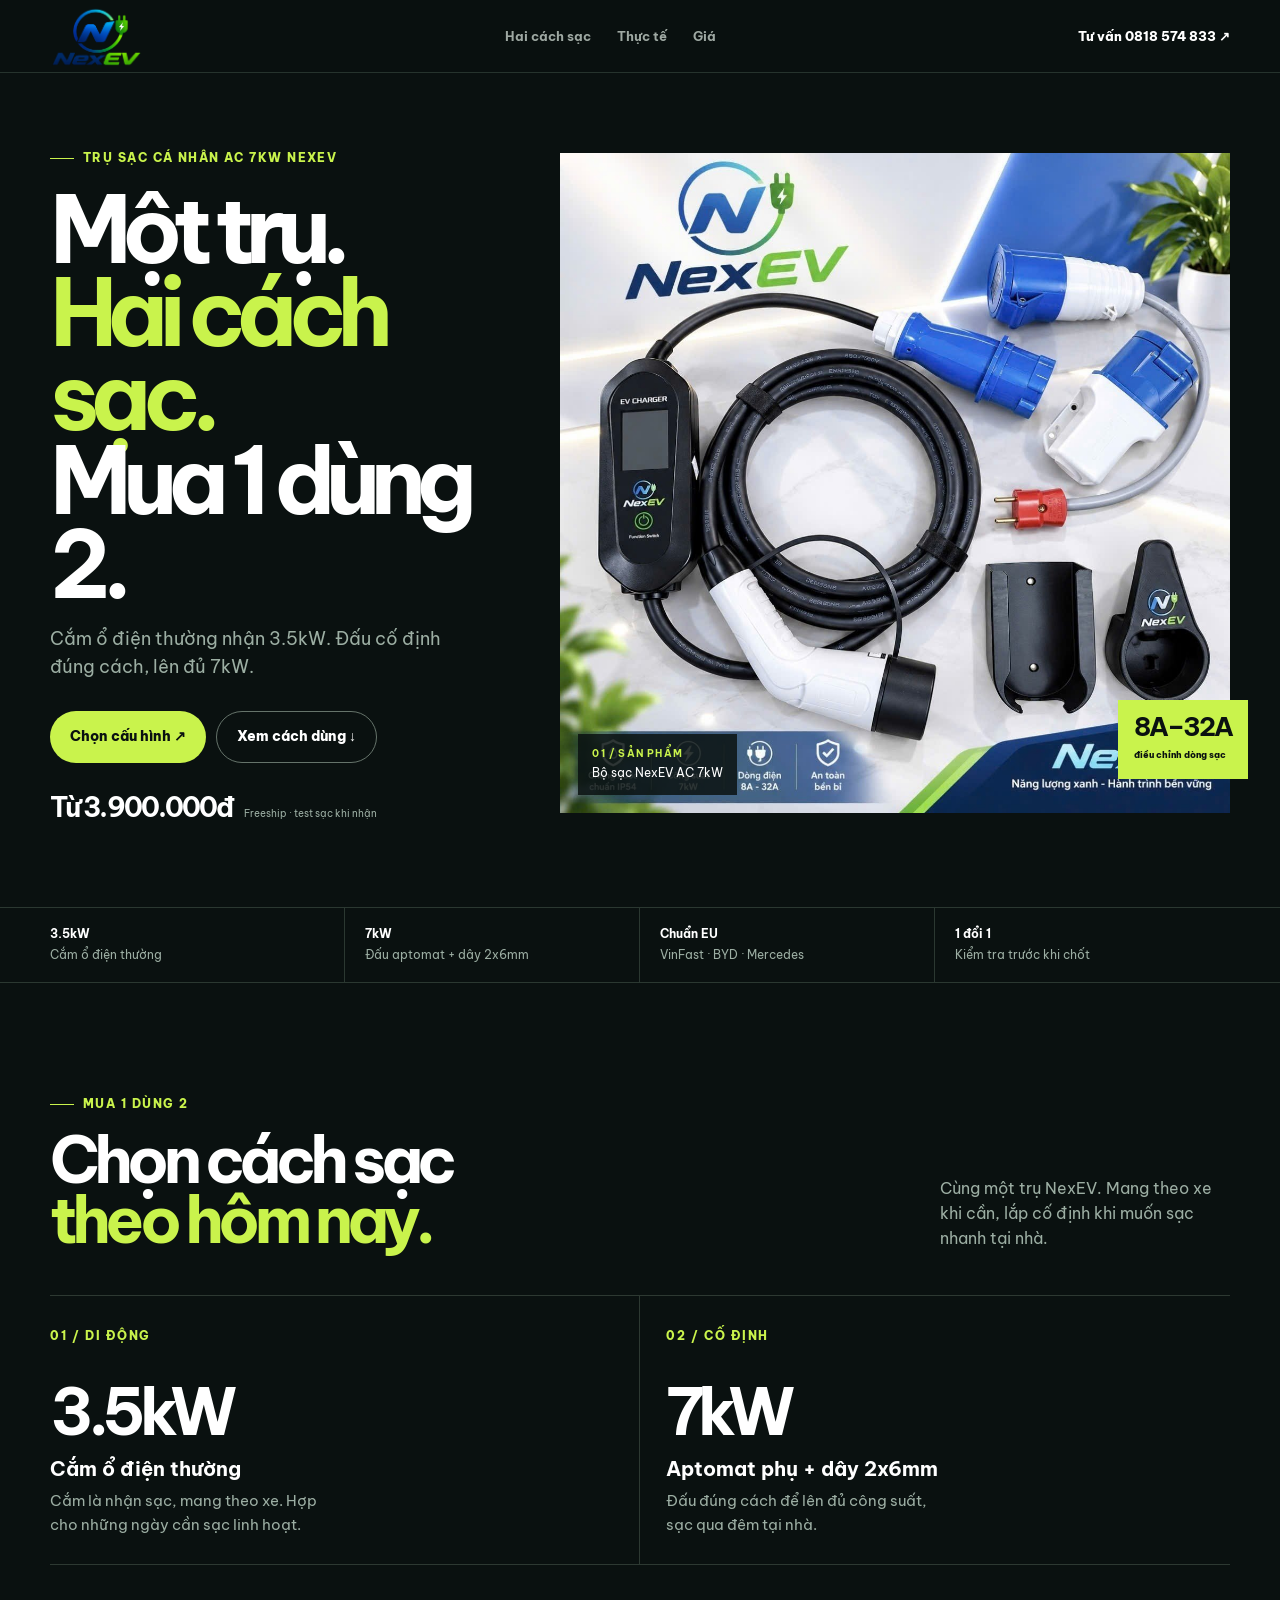
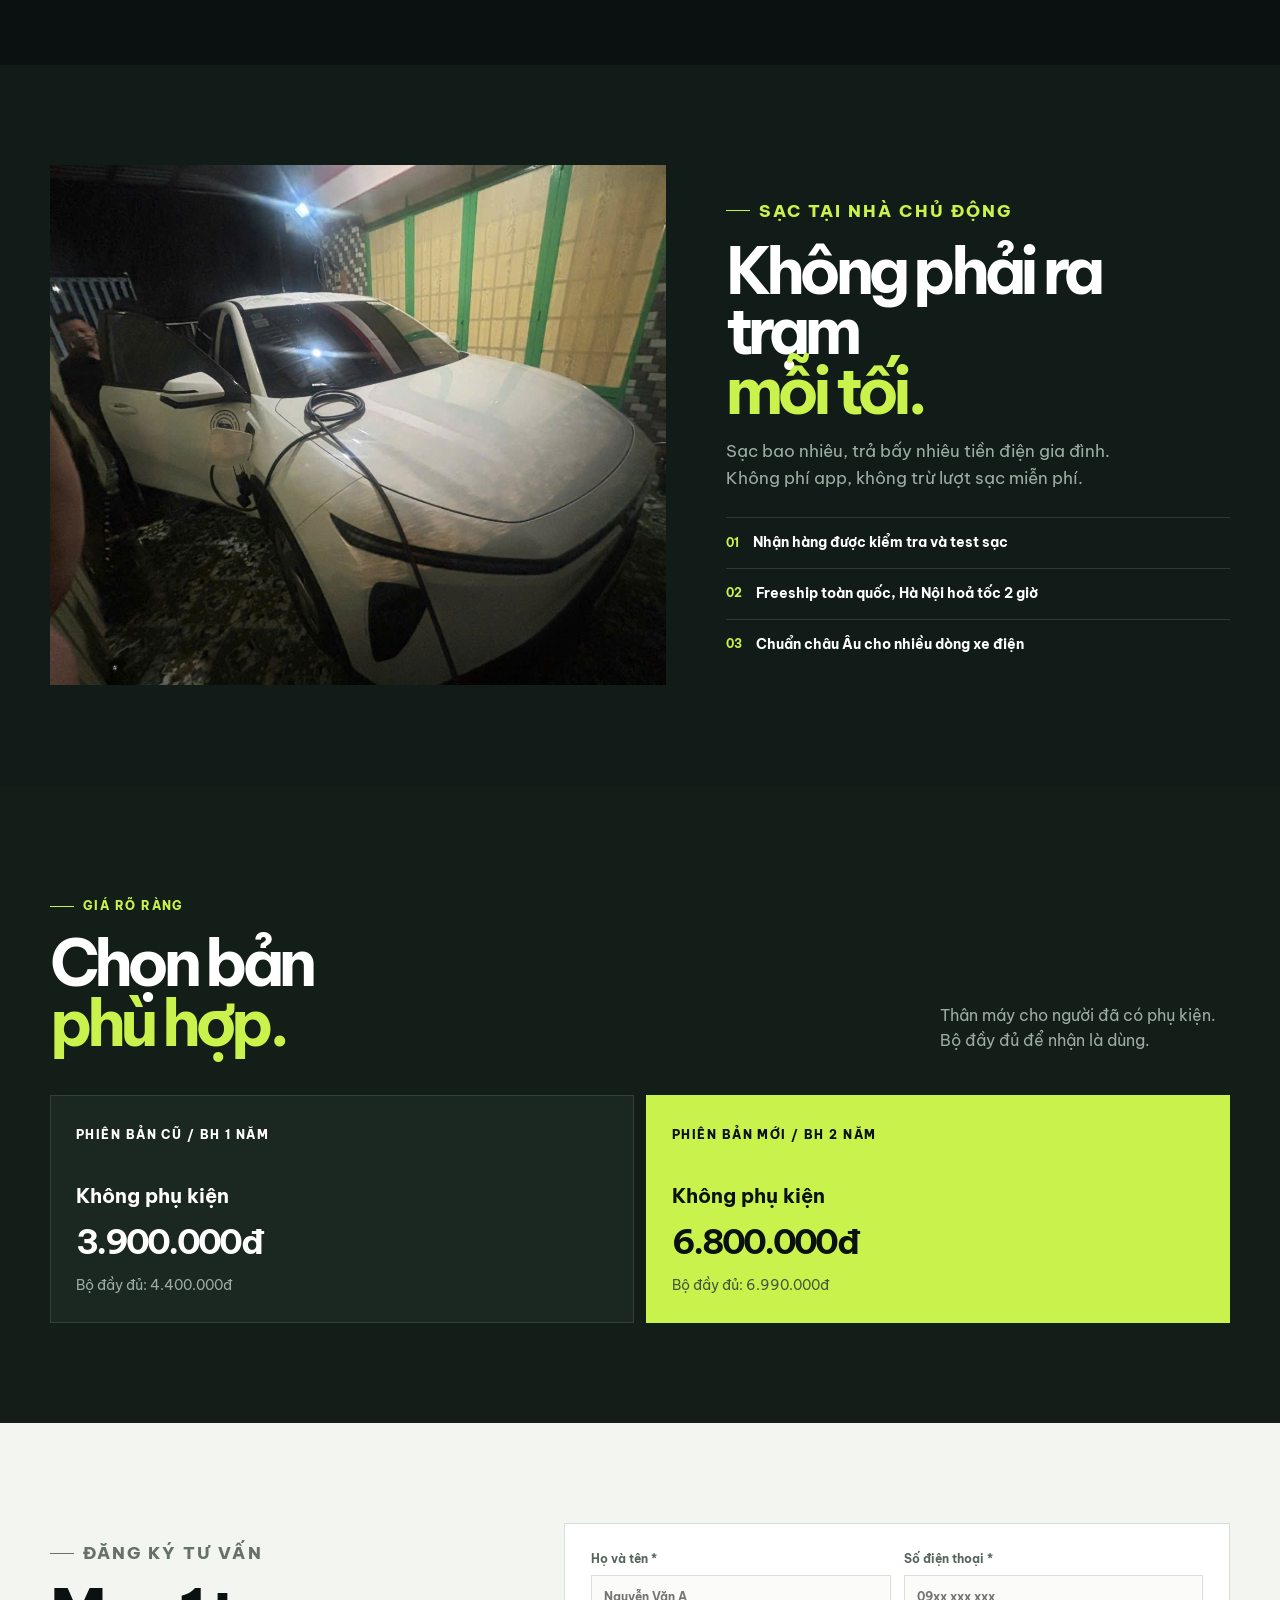
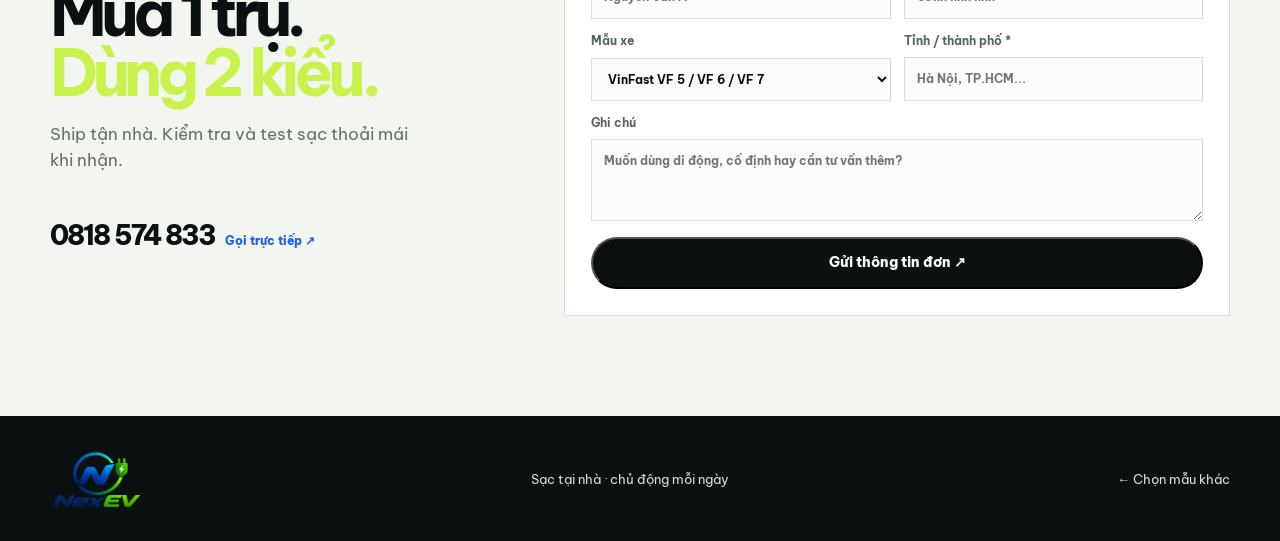
==== mau-1.html @ 1f48ba69 "Deploy NexEV charging landing page" ====
<!doctype html><html lang="vi"><head><meta charset="utf-8"><meta name="viewport" content="width=device-width,initial-scale=1"><meta name="description" content="Trụ sạc cá nhân AC 7kW NexEV"><title>NexEV / Dark Performance</title><link rel="stylesheet" href="mau.css"></head><body class="v1"><header class="site-header"><div class="shell nav"><a class="brand" href="mau.html"><img src="assets/logo-nexev.png" alt="NexEV"></a><nav class="nav-links"><a href="#mode">Hai cách sạc</a><a href="#proof">Thực tế</a><a href="#price">Giá</a></nav><a class="nav-cta" href="#order">Tư vấn 0818 574 833 ↗</a></div></header><main><section class="hero"><div class="shell hero-grid"><div class="hero-copy reveal"><p class="eyebrow">Trụ sạc cá nhân AC 7kW NexEV</p><h1>Một trụ.<br><em>Hai cách sạc.</em><br>Mua 1 dùng 2.</h1><p class="lead">Cắm ổ điện thường nhận 3.5kW. Đấu cố định đúng cách, lên đủ 7kW.</p><div class="hero-actions"><a class="button button-lime" href="#order">Chọn cấu hình ↗</a><a class="button button-ghost" href="#mode">Xem cách dùng ↓</a></div><div class="hero-price"><strong>Từ 3.900.000đ</strong><span>Freeship · test sạc khi nhận</span></div></div><div class="hero-media reveal"><img src="assets/product-main.jpg" alt="Bộ sạc NexEV AC 7kW và phụ kiện"><div class="media-note"><b>01 / SẢN PHẨM</b><span>Bộ sạc NexEV AC 7kW</span></div><div class="media-sticker"><strong>8A–32A</strong><small>điều chỉnh dòng sạc</small></div></div></div></section><section class="ticker"><div class="shell ticker-grid"><div><b>3.5kW</b><span>Cắm ổ điện thường</span></div><div><b>7kW</b><span>Đấu aptomat + dây 2x6mm</span></div><div><b>Chuẩn EU</b><span>VinFast · BYD · Mercedes</span></div><div><b>1 đổi 1</b><span>Kiểm tra trước khi chốt</span></div></div></section><section class="section" id="mode"><div class="shell"><div class="split-head reveal"><div><p class="eyebrow">Mua 1 dùng 2</p><h2>Chọn cách sạc<br><em>theo hôm nay.</em></h2></div><p>Cùng một trụ NexEV. Mang theo xe khi cần, lắp cố định khi muốn sạc nhanh tại nhà.</p></div><div class="modes"><article class="mode reveal"><small>01 / DI ĐỘNG</small><strong>3.5kW</strong><h3>Cắm ổ điện thường</h3><p>Cắm là nhận sạc, mang theo xe. Hợp cho những ngày cần sạc linh hoạt.</p></article><article class="mode reveal"><small>02 / CỐ ĐỊNH</small><strong>7kW</strong><h3>Aptomat phụ + dây 2x6mm</h3><p>Đấu đúng cách để lên đủ công suất, sạc qua đêm tại nhà.</p></article></div></div></section><section class="section proof-section" id="proof"><div class="shell proof"><div class="reveal"><img src="assets/car-charging.jpg" alt="Xe điện đang sạc bằng NexEV tại nhà"></div><div class="proof-copy reveal"><p class="eyebrow" style="color:var(--accent)">Sạc tại nhà chủ động</p><h2>Không phải ra trạm<br><em>mỗi tối.</em></h2><p>Sạc bao nhiêu, trả bấy nhiêu tiền điện gia đình. Không phí app, không trừ lượt sạc miễn phí.</p><div class="proof-list"><div><b>01</b><span>Nhận hàng được kiểm tra và test sạc</span></div><div><b>02</b><span>Freeship toàn quốc, Hà Nội hoả tốc 2 giờ</span></div><div><b>03</b><span>Chuẩn châu Âu cho nhiều dòng xe điện</span></div></div></div></div></section><section class="section prices" id="price"><div class="shell"><div class="split-head reveal"><div><p class="eyebrow" style="color:var(--accent)">Giá rõ ràng</p><h2>Chọn bản<br><em>phù hợp.</em></h2></div><p>Thân máy cho người đã có phụ kiện. Bộ đầy đủ để nhận là dùng.</p></div><div class="price-grid"><article class="price-card reveal"><small>PHIÊN BẢN CŨ / BH 1 NĂM</small><h3>Không phụ kiện</h3><strong>3.900.000đ</strong><p>Bộ đầy đủ: 4.400.000đ</p></article><article class="price-card featured reveal"><small>PHIÊN BẢN MỚI / BH 2 NĂM</small><h3>Không phụ kiện</h3><strong>6.800.000đ</strong><p>Bộ đầy đủ: 6.990.000đ</p></article></div></div></section><section class="section form-section" id="order"><div class="shell form-grid"><div class="form-copy reveal"><p class="eyebrow">Đăng ký tư vấn</p><h2>Mua 1 trụ.<br><em>Dùng 2 kiểu.</em></h2><p>Ship tận nhà. Kiểm tra và test sạc thoải mái khi nhận.</p><a class="hotline" href="tel:0818574833">0818 574 833 <span>Gọi trực tiếp ↗</span></a></div><form class="reveal" data-sheet-endpoint="https://script.google.com/macros/s/AKfycbyyTQPP33kTM568tNspEy7QJ-tmISOP-PxVutwLszo_eHptSMwQAG9xFrQvZFwZZxhRyg/exec"><div class="fields"><label>Họ và tên *<input name="name" required placeholder="Nguyễn Văn A"></label><label>Số điện thoại *<input name="phone" required inputmode="tel" placeholder="09xx xxx xxx"></label><label>Mẫu xe<select name="model"><option>VinFast VF 5 / VF 6 / VF 7</option><option>VinFast VF 8 / VF 9</option><option>BYD</option><option>Mẫu xe khác</option></select></label><label>Tỉnh / thành phố *<input name="city" required placeholder="Hà Nội, TP.HCM..."></label><label class="full">Ghi chú<textarea name="note" placeholder="Muốn dùng di động, cố định hay cần tư vấn thêm?"></textarea></label></div><button class="button button-dark" type="submit">Gửi thông tin đơn ↗</button><div class="form-status" role="status" aria-live="polite"></div></form></div></section></main><footer class="footer"><div class="shell footer-inner"><img src="assets/logo-nexev.png" alt="NexEV"><span>Sạc tại nhà · chủ động mỗi ngày</span><a href="mau.html">← Chọn mẫu khác</a></div></footer><script src="mau.js"></script></body></html>
---- mau.css ----
@font-face{font-family:BeVN;src:url('assets/fonts/be-vietnam-pro-400.ttf') format('truetype');font-weight:400;font-display:swap}
@font-face{font-family:BeVN;src:url('assets/fonts/be-vietnam-pro-500.ttf') format('truetype');font-weight:500;font-display:swap}
@font-face{font-family:BeVN;src:url('assets/fonts/be-vietnam-pro-600.ttf') format('truetype');font-weight:600;font-display:swap}
@font-face{font-family:BeVN;src:url('assets/fonts/be-vietnam-pro-700.ttf') format('truetype');font-weight:700;font-display:swap}
@font-face{font-family:BeVN;src:url('assets/fonts/be-vietnam-pro-800.ttf') format('truetype');font-weight:800;font-display:swap}
:root{--ink:#0a1110;--paper:#f3f5f1;--white:#fff;--muted:#66716a;--line:#d8dfd8;--lime:#c9f34c;--blue:#1c62ed;--navy:#0d2143;--max:1180px}
*{box-sizing:border-box}html{scroll-behavior:smooth}body{margin:0;font-family:BeVN,Arial,sans-serif;color:var(--ink);background:var(--paper);line-height:1.5}a{color:inherit;text-decoration:none}img,video{display:block;width:100%;max-width:100%;object-fit:cover}button,input,select,textarea{font:inherit}.shell{width:min(var(--max),calc(100% - 40px));margin:auto}.eyebrow{display:flex;align-items:center;gap:9px;font-size:10px;font-weight:800;letter-spacing:.15em;text-transform:uppercase}.eyebrow:before{content:"";width:24px;height:1px;background:currentColor}.button{display:inline-flex;align-items:center;justify-content:center;gap:10px;min-height:48px;padding:0 18px;border-radius:999px;font-size:12px;font-weight:800;transition:transform .2s ease,background .2s ease,box-shadow .2s ease}.button:hover{transform:translateY(-3px)}.button-lime{background:var(--lime);color:var(--ink)}.button-dark{background:var(--ink);color:#fff}.button-blue{background:var(--blue);color:#fff}.button-ghost{border:1px solid currentColor}.button span{font-size:17px}.site-header{position:sticky;top:0;z-index:20}.nav{height:72px;display:flex;align-items:center;justify-content:space-between;gap:24px}.brand img{width:92px;height:auto}.nav-links{display:flex;gap:26px;font-size:11px;font-weight:700}.nav-links a{opacity:.72}.nav-links a:hover{opacity:1}.nav-cta{font-size:11px;font-weight:800}.footer{padding:32px 0;background:var(--ink);color:#d6e1d9}.footer-inner{display:flex;align-items:center;justify-content:space-between;gap:20px;font-size:11px}.footer img{width:92px}
.v1{--bg:#0a1110;--fg:#fff;--sub:#9caea3;--accent:var(--lime);background:var(--bg);color:var(--fg)}.v1 .site-header{background:rgba(10,17,16,.92);backdrop-filter:blur(16px);border-bottom:1px solid #26332d}.v1 .nav-links{color:#d8e4dc}.v1 .hero{padding:64px 0 78px}.v1 .hero-grid{display:grid;grid-template-columns:.8fr 1.2fr;gap:64px;align-items:center}.v1 .eyebrow{color:var(--accent)}.v1 h1{margin:20px 0 18px;font-size:clamp(50px,7.2vw,94px);line-height:.91;letter-spacing:-.1em}.v1 h1 em{font-style:normal;color:var(--accent)}.v1 .lead{max-width:420px;color:var(--sub);font-size:16px}.v1 .hero-actions{display:flex;gap:10px;margin:30px 0 24px}.v1 .hero .button-ghost{color:#fff;border-color:#65736a}.v1 .hero-price{display:flex;align-items:baseline;gap:12px}.v1 .hero-price strong{font-size:27px;letter-spacing:-.07em}.v1 .hero-price span{font-size:10px;color:var(--sub)}.v1 .hero-media{position:relative}.v1 .hero-media img{height:min(660px,58vw);filter:saturate(.92)}.v1 .media-note{position:absolute;left:18px;bottom:18px;padding:12px 14px;background:rgba(10,17,16,.84);font-size:12px}.v1 .media-note b{display:block;color:var(--accent);font-size:10px;letter-spacing:.12em}.v1 .media-note span{display:block;margin-top:3px}.v1 .media-sticker{position:absolute;right:-18px;bottom:34px;padding:14px 16px;color:var(--ink);background:var(--accent)}.v1 .media-sticker strong{display:block;font-size:26px;line-height:1;letter-spacing:-.08em}.v1 .media-sticker small{font-size:9px;font-weight:800}.v1 .ticker{border-top:1px solid #2b3831;border-bottom:1px solid #2b3831}.v1 .ticker-grid{display:grid;grid-template-columns:repeat(4,1fr)}.v1 .ticker-grid div{padding:17px 20px;border-right:1px solid #2b3831}.v1 .ticker-grid div:first-child{padding-left:0}.v1 .ticker-grid div:last-child{border:0}.v1 .ticker b{display:block;font-size:12px}.v1 .ticker span{display:block;margin-top:3px;color:var(--sub);font-size:10px}.v1 .section{padding:100px 0}.v1 .split-head{display:flex;justify-content:space-between;align-items:end;gap:30px}.v1 h2{margin:17px 0 0;font-size:clamp(42px,5vw,72px);line-height:.94;letter-spacing:-.09em}.v1 h2 em{font-style:normal;color:var(--accent)}.v1 .split-head>p{max-width:290px;margin:0;color:var(--sub);font-size:14px}.v1 .modes{display:grid;grid-template-columns:1fr 1fr;margin-top:44px;border-top:1px solid #2d3932}.v1 .mode{padding:26px 0 28px;border-bottom:1px solid #2d3932}.v1 .mode:first-child{padding-right:26px;border-right:1px solid #2d3932}.v1 .mode:last-child{padding-left:26px}.v1 .mode small{color:var(--accent);font-size:10px;font-weight:800;letter-spacing:.14em}.v1 .mode strong{display:block;margin-top:34px;font-size:64px;line-height:1;letter-spacing:-.1em}.v1 .mode h3{margin:9px 0 5px;font-size:18px}.v1 .mode p{max-width:270px;margin:0;color:var(--sub);font-size:13px}.v1 .proof-section{background:#111c18}.v1 .proof{display:grid;grid-template-columns:1.1fr .9fr;gap:60px;align-items:center}.v1 .proof img{height:520px}.v1 .proof-copy p{max-width:410px;color:var(--sub);font-size:15px}.v1 .proof-list{display:grid;gap:0;margin-top:26px}.v1 .proof-list div{display:flex;align-items:center;gap:14px;padding:14px 0;border-top:1px solid #2d3932;font-size:12px;font-weight:700}.v1 .proof-list b{color:var(--accent);font-size:10px}.v1 .prices{background:#141e19}.v1 .price-grid{display:grid;grid-template-columns:1fr 1fr;gap:12px;margin-top:42px}.v1 .price-card{padding:25px;background:#1b2821;border:1px solid #324138}.v1 .price-card.featured{background:var(--accent);color:var(--ink);border-color:var(--accent)}.v1 .price-card small{font-size:10px;font-weight:800;letter-spacing:.12em}.v1 .price-card h3{margin:34px 0 5px;font-size:18px}.v1 .price-card strong{display:block;font-size:34px;letter-spacing:-.08em}.v1 .price-card p{margin:7px 0 0;color:var(--sub);font-size:12px}.v1 .price-card.featured p{color:#47543e}.v1 .form-section{background:var(--paper);color:var(--ink)}.v1 .form-grid{display:grid;grid-template-columns:.8fr 1.2fr;gap:70px;align-items:start}.v1 .form-copy p{max-width:370px;color:var(--muted);font-size:15px}.v1 .hotline{display:inline-flex;align-items:baseline;gap:10px;margin-top:25px;font-size:27px;font-weight:800;letter-spacing:-.07em}.v1 .hotline span{font-size:10px;color:var(--blue);letter-spacing:0}.v1 form{padding:26px;background:#fff;border:1px solid var(--line)}.v1 .fields{display:grid;grid-template-columns:1fr 1fr;gap:13px}.v1 label{display:grid;gap:6px;color:#58655d;font-size:10px;font-weight:700}.v1 label.full{grid-column:1/-1}.v1 input,.v1 select,.v1 textarea{width:100%;padding:12px;border:1px solid var(--line);background:#fbfcfa;color:var(--ink);outline:0;font-size:12px}.v1 textarea{min-height:82px;resize:vertical}.v1 input:focus,.v1 select:focus,.v1 textarea:focus{border-color:var(--blue);box-shadow:0 0 0 3px rgba(28,98,237,.12)}.v1 form .button{width:100%;margin-top:16px}.v1 .form-status{display:none;margin-top:10px;padding:10px;font-size:11px}.v1 .form-status.show{display:block}.v1 .form-status.ok{color:#265c2b;background:#e8f6df}.v1 .form-status.bad{color:#863a31;background:#fff0ed}
.v2{background:#f8faf7;color:#101a16}.v2 .site-header{background:rgba(248,250,247,.9);border-bottom:1px solid #e2e8e1;backdrop-filter:blur(12px)}.v2 .hero{padding:82px 0 90px}.v2 .hero-grid{display:grid;grid-template-columns:.9fr 1.1fr;gap:70px;align-items:center}.v2 .eyebrow{color:var(--blue)}.v2 h1{margin:20px 0;font-size:clamp(49px,6.8vw,86px);line-height:.92;letter-spacing:-.1em}.v2 h1 em{font-style:normal;color:var(--blue)}.v2 .lead{max-width:430px;color:var(--muted);font-size:16px}.v2 .hero-actions{display:flex;gap:10px;margin:30px 0 24px}.v2 .hero-price{display:flex;align-items:baseline;gap:12px}.v2 .hero-price strong{font-size:27px;letter-spacing:-.08em}.v2 .hero-price span{font-size:10px;color:var(--muted)}.v2 .hero-media{position:relative}.v2 .hero-media img{height:min(620px,56vw);object-position:center}.v2 .hero-media:after{content:"NexEV / AC 7kW";position:absolute;right:-1px;top:20px;padding:10px 12px;background:var(--blue);color:#fff;font-size:10px;font-weight:800;letter-spacing:.1em}.v2 .intro-strip{padding:19px 0;border-top:1px solid var(--line);border-bottom:1px solid var(--line)}.v2 .intro-grid{display:grid;grid-template-columns:repeat(4,1fr)}.v2 .intro-grid div{padding:0 18px;border-right:1px solid var(--line)}.v2 .intro-grid div:first-child{padding-left:0}.v2 .intro-grid div:last-child{border:0}.v2 .intro-grid b{display:block;font-size:13px}.v2 .intro-grid span{display:block;margin-top:3px;color:var(--muted);font-size:10px}.v2 .section{padding:100px 0}.v2 .story{display:grid;grid-template-columns:.75fr 1.25fr;gap:80px;align-items:start}.v2 .story h2{margin:18px 0 0;font-size:clamp(42px,5.3vw,74px);line-height:.94;letter-spacing:-.09em}.v2 .story h2 em{font-style:normal;color:var(--blue)}.v2 .story-copy>p:last-child{max-width:390px;margin-top:22px;color:var(--muted);font-size:15px}.v2 .story-media{display:grid;grid-template-columns:1.25fr .75fr;gap:12px;align-items:end}.v2 .story-media img{height:390px}.v2 .story-media img:last-child{height:260px}.v2 .steps{display:grid;grid-template-columns:repeat(3,1fr);margin-top:35px;border-top:1px solid var(--ink)}.v2 .step{min-height:220px;padding:22px 20px 20px 0;border-right:1px solid var(--line)}.v2 .step:not(:first-child){padding-left:20px}.v2 .step:last-child{border:0}.v2 .step b{color:var(--blue);font-size:11px}.v2 .step h3{margin:44px 0 7px;font-size:20px}.v2 .step p{max-width:230px;margin:0;color:var(--muted);font-size:13px}.v2 .use-case{background:#eaf0ff}.v2 .use-grid{display:grid;grid-template-columns:1fr .85fr;gap:75px;align-items:center}.v2 .use-grid img{height:520px}.v2 .use-copy p{max-width:400px;color:#56626d;font-size:15px}.v2 .use-points{display:grid;gap:11px;margin-top:26px}.v2 .use-points div{display:flex;gap:12px;align-items:center;font-size:12px;font-weight:700}.v2 .use-points b{display:grid;place-items:center;width:24px;height:24px;background:var(--blue);color:#fff;border-radius:50%;font-size:10px}.v2 .pricing{background:#111a17;color:#fff}.v2 .pricing .eyebrow{color:var(--lime)}.v2 .pricing h2{color:#fff}.v2 .price-list{margin-top:42px;border-top:1px solid #3a453f}.v2 .price-row{display:grid;grid-template-columns:1.2fr .7fr .7fr;align-items:center;gap:16px;padding:22px 12px;border-bottom:1px solid #3a453f}.v2 .price-row strong{font-size:17px}.v2 .price-row small{display:block;margin-top:3px;color:#9ba9a1;font-size:10px}.v2 .price-row b{font-size:18px;letter-spacing:-.06em}.v2 .price-row.featured{background:var(--lime);color:var(--ink);border:0}.v2 .price-row.featured small{color:#53633d}.v2 .price-note{display:flex;gap:22px;flex-wrap:wrap;margin-top:16px;color:#b8c6bc;font-size:11px}.v2 .order{padding:96px 0}.v2 .order-grid{display:grid;grid-template-columns:1fr 1fr;gap:78px}.v2 .order h2{margin:18px 0;font-size:clamp(42px,5vw,68px);line-height:.94;letter-spacing:-.09em}.v2 .order h2 em{font-style:normal;color:var(--blue)}.v2 .order-copy p{max-width:360px;color:var(--muted);font-size:15px}.v2 .order .hotline{display:inline-block;margin-top:24px;color:var(--blue);font-size:26px;font-weight:800;letter-spacing:-.07em}.v2 form{padding:24px;border:1px solid var(--line);background:#fff}.v2 .fields{display:grid;grid-template-columns:1fr 1fr;gap:13px}.v2 label{display:grid;gap:6px;color:#58645d;font-size:10px;font-weight:700}.v2 label.full{grid-column:1/-1}.v2 input,.v2 select,.v2 textarea{width:100%;padding:12px;border:1px solid var(--line);background:#fcfdfc;outline:0;font-size:12px}.v2 textarea{min-height:82px;resize:vertical}.v2 form .button{width:100%;margin-top:16px}.v2 .form-status{display:none;margin-top:10px;padding:10px;font-size:11px}.v2 .form-status.show{display:block}.v2 .form-status.ok{color:#265c2b;background:#e8f6df}.v2 .form-status.bad{color:#863a31;background:#fff0ed}
.v3{background:#edf1f3;color:#111b24}.v3 .site-header{background:#11263f;color:#fff}.v3 .nav-links{color:#dce8f3}.v3 .nav-cta{color:var(--lime)}.v3 .hero{background:#11263f;color:#fff;padding:58px 0 76px}.v3 .hero-grid{display:grid;grid-template-columns:1.05fr .95fr;gap:54px;align-items:center}.v3 .hero .eyebrow{color:var(--lime)}.v3 h1{margin:20px 0;font-size:clamp(50px,6.8vw,88px);line-height:.92;letter-spacing:-.1em}.v3 h1 em{font-style:normal;color:var(--lime)}.v3 .lead{max-width:430px;color:#b4c3d2;font-size:16px}.v3 .hero-actions{display:flex;gap:10px;margin:30px 0 24px}.v3 .hero .button-ghost{border-color:#7088a0;color:#fff}.v3 .hero-price{display:flex;gap:12px;align-items:baseline}.v3 .hero-price strong{font-size:27px;letter-spacing:-.08em}.v3 .hero-price span{color:#b4c3d2;font-size:10px}.v3 .hero-media{position:relative}.v3 .hero-media img{height:min(590px,55vw);border-radius:0 0 0 70px}.v3 .hero-media:before{content:"ĐANG SẠC";position:absolute;z-index:2;left:16px;top:16px;padding:8px 10px;background:var(--lime);color:#11263f;font-size:9px;font-weight:800;letter-spacing:.12em}.v3 .hero-media:after{content:"7kW";position:absolute;right:-16px;bottom:24px;display:grid;place-items:center;width:82px;height:82px;background:#fff;color:var(--blue);font-size:25px;font-weight:800;border-radius:50%}.v3 .stats{background:var(--lime);color:#111b24}.v3 .stats-grid{display:grid;grid-template-columns:repeat(4,1fr)}.v3 .stats-grid div{padding:18px 18px;border-right:1px solid rgba(17,27,36,.18)}.v3 .stats-grid div:first-child{padding-left:0}.v3 .stats-grid div:last-child{border:0}.v3 .stats-grid b{display:block;font-size:17px;letter-spacing:-.05em}.v3 .stats-grid span{display:block;margin-top:2px;font-size:10px}.v3 .section{padding:96px 0}.v3 .section-title{display:flex;justify-content:space-between;gap:30px;align-items:end}.v3 .section-title h2{margin:17px 0 0;font-size:clamp(42px,5vw,70px);line-height:.94;letter-spacing:-.09em}.v3 .section-title h2 em{font-style:normal;color:var(--blue)}.v3 .section-title>p{max-width:300px;margin:0;color:var(--muted);font-size:14px}.v3 .bento{display:grid;grid-template-columns:1.05fr .95fr .95fr;grid-auto-rows:210px;gap:12px;margin-top:44px}.v3 .tile{position:relative;overflow:hidden;padding:22px;background:#fff}.v3 .tile.dark{background:#11263f;color:#fff}.v3 .tile.blue{background:var(--blue);color:#fff}.v3 .tile.lime{background:var(--lime)}.v3 .tile.photo{padding:0}.v3 .tile.photo img{height:100%;transition:transform .6s ease}.v3 .tile.photo:hover img{transform:scale(1.06)}.v3 .tile.large{grid-row:span 2}.v3 .tile.wide{grid-column:span 2}.v3 .tile small{font-size:10px;font-weight:800;letter-spacing:.12em}.v3 .tile strong{display:block;margin-top:48px;font-size:42px;line-height:1;letter-spacing:-.1em}.v3 .tile h3{margin:36px 0 6px;font-size:18px}.v3 .tile p{max-width:235px;margin:0;color:#65737f;font-size:12px}.v3 .tile.dark p,.v3 .tile.blue p{color:#ccd8e4}.v3 .flow{background:#fff}.v3 .flow-grid{display:grid;grid-template-columns:.8fr 1.2fr;gap:76px;align-items:center}.v3 .flow img{height:500px}.v3 .flow-copy p{max-width:380px;color:var(--muted);font-size:15px}.v3 .flow-list{display:grid;gap:0;margin-top:25px}.v3 .flow-list div{display:flex;gap:14px;padding:14px 0;border-top:1px solid var(--line);font-size:12px;font-weight:700}.v3 .flow-list b{color:var(--blue);font-size:10px}.v3 .pricing{background:#dfe7ed}.v3 .price-grid{display:grid;grid-template-columns:1fr 1fr;gap:12px;margin-top:42px}.v3 .price-card{padding:25px;background:#fff}.v3 .price-card.featured{background:#11263f;color:#fff}.v3 .price-card small{font-size:10px;font-weight:800;letter-spacing:.12em}.v3 .price-card h3{margin:32px 0 5px;font-size:18px}.v3 .price-card strong{display:block;font-size:34px;letter-spacing:-.08em}.v3 .price-card p{margin:7px 0 0;color:var(--muted);font-size:12px}.v3 .price-card.featured p{color:#b9c8d5}.v3 .order{background:#fff}.v3 .order-grid{display:grid;grid-template-columns:.85fr 1.15fr;gap:72px;align-items:start}.v3 .order h2{margin:18px 0;font-size:clamp(42px,5vw,68px);line-height:.94;letter-spacing:-.09em}.v3 .order h2 em{font-style:normal;color:var(--blue)}.v3 .order-copy p{max-width:370px;color:var(--muted);font-size:15px}.v3 .hotline{display:inline-block;margin-top:24px;color:var(--blue);font-size:26px;font-weight:800;letter-spacing:-.07em}.v3 form{padding:25px;background:#edf1f3}.v3 .fields{display:grid;grid-template-columns:1fr 1fr;gap:13px}.v3 label{display:grid;gap:6px;color:#566571;font-size:10px;font-weight:700}.v3 label.full{grid-column:1/-1}.v3 input,.v3 select,.v3 textarea{width:100%;padding:12px;border:1px solid #ccd7df;background:#fff;outline:0;font-size:12px}.v3 textarea{min-height:82px;resize:vertical}.v3 form .button{width:100%;margin-top:16px}.v3 .form-status{display:none;margin-top:10px;padding:10px;font-size:11px}.v3 .form-status.show{display:block}.v3 .form-status.ok{color:#265c2b;background:#e8f6df}.v3 .form-status.bad{color:#863a31;background:#fff0ed}
.reveal{opacity:0;transform:translateY(20px)}.reveal.in{opacity:1;transform:none;transition:opacity .7s ease,transform .7s cubic-bezier(.22,1,.36,1)}@media(prefers-reduced-motion:reduce){*,*::before,*::after{scroll-behavior:auto!important;animation:none!important;transition:none!important}.reveal{opacity:1;transform:none}}
@media(max-width:900px){.nav-links{display:none}.v1 .hero-grid,.v2 .hero-grid,.v3 .hero-grid,.v1 .proof,.v2 .story,.v2 .use-grid,.v2 .order-grid,.v3 .flow-grid,.v3 .order-grid{grid-template-columns:1fr;gap:40px}.v1 .hero-media img,.v2 .hero-media img,.v3 .hero-media img{height:440px}.v1 .proof img,.v2 .use-grid img,.v3 .flow img{height:420px}.v1 .split-head,.v2 .story,.v3 .section-title{display:block}.v1 .split-head>p,.v3 .section-title>p{margin-top:18px}.v1 .ticker-grid,.v2 .intro-grid,.v3 .stats-grid{grid-template-columns:repeat(2,1fr)}.v1 .ticker-grid div:nth-child(2),.v1 .ticker-grid div:nth-child(4),.v2 .intro-grid div:nth-child(2),.v2 .intro-grid div:nth-child(4),.v3 .stats-grid div:nth-child(2),.v3 .stats-grid div:nth-child(4){border-right:0}.v1 .ticker-grid div:nth-child(-n+2),.v2 .intro-grid div:nth-child(-n+2),.v3 .stats-grid div:nth-child(-n+2){border-bottom:1px solid #cbd3cb}.v3 .bento{grid-template-columns:1fr 1fr}.v3 .tile.large{grid-row:span 2}.v3 .tile.wide{grid-column:span 2}}
@media(max-width:620px){.shell{width:calc(100% - 28px)}.nav{height:64px}.brand img{width:84px}.nav-cta{font-size:10px}.v1 .hero,.v2 .hero,.v3 .hero{padding:48px 0 58px}.v1 h1,.v2 h1,.v3 h1{font-size:56px}.v1 .lead,.v2 .lead,.v3 .lead{font-size:15px}.v1 .hero-actions,.v2 .hero-actions,.v3 .hero-actions{flex-direction:column;align-items:stretch}.v1 .hero-actions .button,.v2 .hero-actions .button,.v3 .hero-actions .button{width:100%}.v1 .hero-media img,.v2 .hero-media img,.v3 .hero-media img{height:320px}.v1 .media-sticker{right:9px;bottom:20px}.v3 .hero-media:after{right:8px;bottom:18px;width:64px;height:64px;font-size:21px}.v1 .section,.v2 .section,.v3 .section,.v2 .order{padding:70px 0}.v1 h2,.v2 .story h2,.v2 .order h2,.v3 .section-title h2,.v3 .order h2{font-size:50px}.v1 .modes,.v1 .price-grid,.v3 .price-grid,.v2 .steps{grid-template-columns:1fr}.v1 .mode:first-child{padding-right:0;border-right:0}.v1 .mode:last-child{padding-left:0}.v1 .mode strong{font-size:55px}.v1 .fields,.v2 .fields,.v3 .fields{grid-template-columns:1fr}.v1 label.full,.v2 label.full,.v3 label.full{grid-column:auto}.v2 .story-media{grid-template-columns:1fr 1fr}.v2 .story-media img,.v2 .story-media img:last-child{height:240px}.v2 .price-row{grid-template-columns:1fr 1fr}.v2 .price-row strong,.v2 .price-row small{grid-column:1/-1}.v2 .price-row b{font-size:15px}.v3 .bento{grid-template-columns:1fr;grid-auto-rows:190px}.v3 .tile.large,.v3 .tile.wide{grid-column:auto;grid-row:span 1}.v3 .tile strong{margin-top:38px}.footer-inner{align-items:flex-start;flex-direction:column}}

/* readability pass */
body{font-size:16px;line-height:1.55}
.eyebrow{font-size:12px;letter-spacing:.12em}
.button{min-height:52px;padding:0 20px;font-size:14px}
.nav-links{font-size:13px}.nav-cta{font-size:13px}.footer-inner{font-size:13px}
.v1 .lead,.v2 .lead,.v3 .lead{font-size:18px;line-height:1.55}
.v1 .ticker span,.v2 .intro-grid span,.v3 .stats-grid span{font-size:12px}
.v1 .split-head>p,.v3 .section-title>p{font-size:16px;line-height:1.55}
.v1 .mode small,.v2 .step b,.v3 .tile small{font-size:12px}
.v1 .mode h3,.v2 .step h3,.v3 .tile h3{font-size:20px}
.v1 .mode p,.v2 .step p,.v3 .tile p{font-size:15px;line-height:1.55}
.v1 .proof-copy p,.v2 .story-copy>p:last-child,.v2 .use-copy p,.v2 .order-copy p,.v3 .flow-copy p,.v3 .order-copy p{font-size:17px;line-height:1.55}
.v1 .proof-list div,.v2 .use-points div,.v3 .flow-list div{font-size:14px}
.v1 .proof-list b,.v3 .flow-list b{font-size:12px}
.v1 .price-card small,.v3 .price-card small{font-size:12px}.v1 .price-card h3,.v3 .price-card h3{font-size:20px}.v1 .price-card p,.v3 .price-card p{font-size:14px}
.v2 .price-row small{font-size:12px}.v2 .price-row b{font-size:20px}.v2 .price-note{font-size:13px}
.v1 .form-copy p,.v2 .order-copy p,.v3 .order-copy p{font-size:17px}.v1 .hotline span{font-size:12px}
.v1 label,.v2 label,.v3 label{font-size:12px}
@media(max-width:620px){.nav-cta{font-size:12px}.v1 .lead,.v2 .lead,.v3 .lead{font-size:17px}.v1 .mode p,.v2 .step p,.v3 .tile p{font-size:16px}.v1 label,.v2 label,.v3 label{font-size:13px}.v2 .price-row b{font-size:17px}}
/* simple mode: fewer sections, fewer words */
.simple-page .site-header{background:#11263f;color:#fff}
.simple-page .simple-hero{background:#11263f;color:#fff;padding:72px 0 80px}
.simple-hero-grid{display:grid;grid-template-columns:1fr 1fr;gap:68px;align-items:center}
.simple-page .simple-hero h1{margin:20px 0 18px;font-size:clamp(56px,7vw,92px);line-height:.92;letter-spacing:-.1em}
.simple-page .simple-hero h1 em,.simple-page h2 em{font-style:normal;color:var(--lime)}
.simple-page .simple-hero .lead{max-width:430px}
.simple-page .hero-actions{align-items:center}
.simple-call{font-size:14px;font-weight:800;color:#d4e1ec;border-bottom:1px solid #71879a;padding-bottom:3px}
.simple-page .hero-media{position:relative}
.simple-page .hero-media img{height:min(600px,52vw);border-radius:0 0 0 70px}
.simple-badge{position:absolute;left:16px;top:16px;padding:8px 10px;background:var(--lime);color:#11263f;font-size:12px;font-weight:800;letter-spacing:.1em}
.simple-stats{background:var(--lime);color:#11263f}
.simple-stats-grid{display:grid;grid-template-columns:repeat(3,1fr)}
.simple-stats-grid div{padding:22px 20px;border-right:1px solid rgba(17,38,63,.2)}
.simple-stats-grid div:first-child{padding-left:0}.simple-stats-grid div:last-child{border:0}
.simple-stats-grid b{display:block;font-size:22px;letter-spacing:-.06em}.simple-stats-grid span{display:block;margin-top:2px;font-size:13px}
.simple-modes{padding:96px 0;background:#edf1f3}
.simple-section-grid{display:grid;grid-template-columns:.9fr 1.1fr;gap:90px;align-items:start}
.simple-page h2{margin:16px 0 0;font-size:clamp(48px,5vw,74px);line-height:.94;letter-spacing:-.09em}
.simple-copy{max-width:330px;margin:24px 0 0;color:#586875;font-size:17px;line-height:1.55}
.simple-page .simple-modes h2 em{color:var(--blue)}
.simple-mode-list{border-top:1px solid #b9c5ce}
.simple-mode{display:flex;gap:18px;align-items:flex-start;padding:24px 0;border-bottom:1px solid #b9c5ce}
.simple-mode>strong{color:var(--blue);font-size:13px}.simple-mode h3{margin:0 0 5px;font-size:22px;letter-spacing:-.04em}.simple-mode p{margin:0;color:#586875;font-size:16px}
.simple-proof{padding:96px 0;background:#11263f;color:#fff}
.simple-proof-grid{display:grid;grid-template-columns:1.05fr .95fr;gap:76px;align-items:center}
.simple-proof-grid img{height:470px}.simple-proof h2 em{color:var(--lime)}
.simple-list{display:grid;gap:0;margin:28px 0 0;padding:0;list-style:none}.simple-list li{padding:15px 0;border-top:1px solid #3b5269;color:#dce8f3;font-size:15px}.simple-list li:before{content:'✓';margin-right:11px;color:var(--lime);font-weight:800}
.simple-order{padding:96px 0;background:#fff}.simple-order-grid{display:grid;grid-template-columns:.9fr 1.1fr;gap:78px;align-items:start}.simple-order h2 em{color:var(--blue)}
.simple-prices{display:grid;gap:10px;margin:34px 0 24px;max-width:390px}.simple-prices>div{padding:17px 18px;background:#edf1f3}.simple-prices .selected{background:var(--blue);color:#fff}.simple-prices span,.simple-prices small{display:block;font-size:13px}.simple-prices strong{display:block;margin-top:8px;font-size:24px;letter-spacing:-.07em}.simple-prices small{margin-top:3px;opacity:.7}.simple-hotline{font-size:25px;color:var(--blue);font-weight:800;letter-spacing:-.06em}
.simple-order form{padding:25px;background:#edf1f3}.simple-order form label{font-size:13px}.simple-order form .button{width:100%;margin-top:16px}
@media(max-width:900px){.simple-hero-grid,.simple-section-grid,.simple-proof-grid,.simple-order-grid{grid-template-columns:1fr;gap:42px}.simple-page .hero-media img{height:430px}.simple-proof-grid img{height:380px}}
@media(max-width:620px){.simple-page .simple-hero{padding:48px 0 60px}.simple-page .simple-hero h1{font-size:58px}.simple-page .simple-hero .lead{font-size:18px}.simple-page .hero-actions{align-items:flex-start}.simple-page .hero-actions .button{width:auto}.simple-stats-grid{grid-template-columns:1fr}.simple-stats-grid div{padding:15px 0;border-right:0;border-bottom:1px solid rgba(17,38,63,.2)}.simple-stats-grid div:last-child{border-bottom:0}.simple-modes,.simple-proof,.simple-order{padding:70px 0}.simple-page h2{font-size:52px}.simple-proof-grid img{height:300px}.simple-order form{padding:18px}}
/* product image carousel + continuous proof rail */
.simple-carousel{overflow:hidden;cursor:pointer}
.carousel-stage{position:relative;width:100%;height:100%;min-height:420px}
.simple-carousel .carousel-slide{position:absolute;inset:0;width:100%;height:100%;opacity:0;transform:scale(1.025);transition:opacity .55s ease,transform 1.2s ease;object-fit:cover}
.simple-carousel .carousel-slide.is-active{opacity:1;transform:scale(1)}
.carousel-pause{position:absolute;z-index:4;right:16px;top:16px;width:36px;height:36px;border:1px solid rgba(255,255,255,.5);border-radius:50%;background:rgba(17,38,63,.76);color:#fff;font-size:13px;line-height:1;cursor:pointer}
.carousel-pause.is-pinned,.marquee-pause.is-pinned{background:var(--lime);color:#11263f;border-color:var(--lime)}
.carousel-dots{position:absolute;z-index:4;left:16px;bottom:16px;display:flex;gap:6px}
.carousel-dots button{width:8px;height:8px;padding:0;border:0;border-radius:50%;background:rgba(255,255,255,.55);cursor:pointer}
.carousel-dots button.is-active{width:24px;border-radius:999px;background:var(--lime)}
.simple-marquee{position:relative;overflow:hidden;background:#0b1b2e;border-bottom:1px solid #28415a;cursor:pointer}
.marquee-track{display:flex;width:max-content;animation:marqueeMove 34s linear infinite;will-change:transform}
.marquee-set{display:flex;gap:10px;padding:10px 5px}
.marquee-set img{width:230px;height:120px;object-fit:cover;flex:0 0 auto;filter:saturate(.92);transition:filter .2s ease,transform .25s ease}
.simple-marquee:hover .marquee-track,.simple-marquee.is-paused .marquee-track{animation-play-state:paused}
.marquee-set img:hover{filter:saturate(1.08);transform:scale(1.03)}
.marquee-pause{position:absolute;z-index:3;right:18px;top:50%;transform:translateY(-50%);width:36px;height:36px;border:1px solid rgba(255,255,255,.45);border-radius:50%;background:rgba(11,27,46,.82);color:#fff;font-size:13px;cursor:pointer}
@keyframes marqueeMove{from{transform:translateX(0)}to{transform:translateX(-50%)}}
@media(max-width:620px){.carousel-stage{min-height:300px}.carousel-pause{right:12px;top:12px}.carousel-dots{left:12px;bottom:12px}.marquee-set{gap:8px;padding:8px 4px}.marquee-set img{width:172px;height:96px}.marquee-pause{right:12px}}
@media(prefers-reduced-motion:reduce){.marquee-track{animation:none}.simple-carousel .carousel-slide{transition:none}}
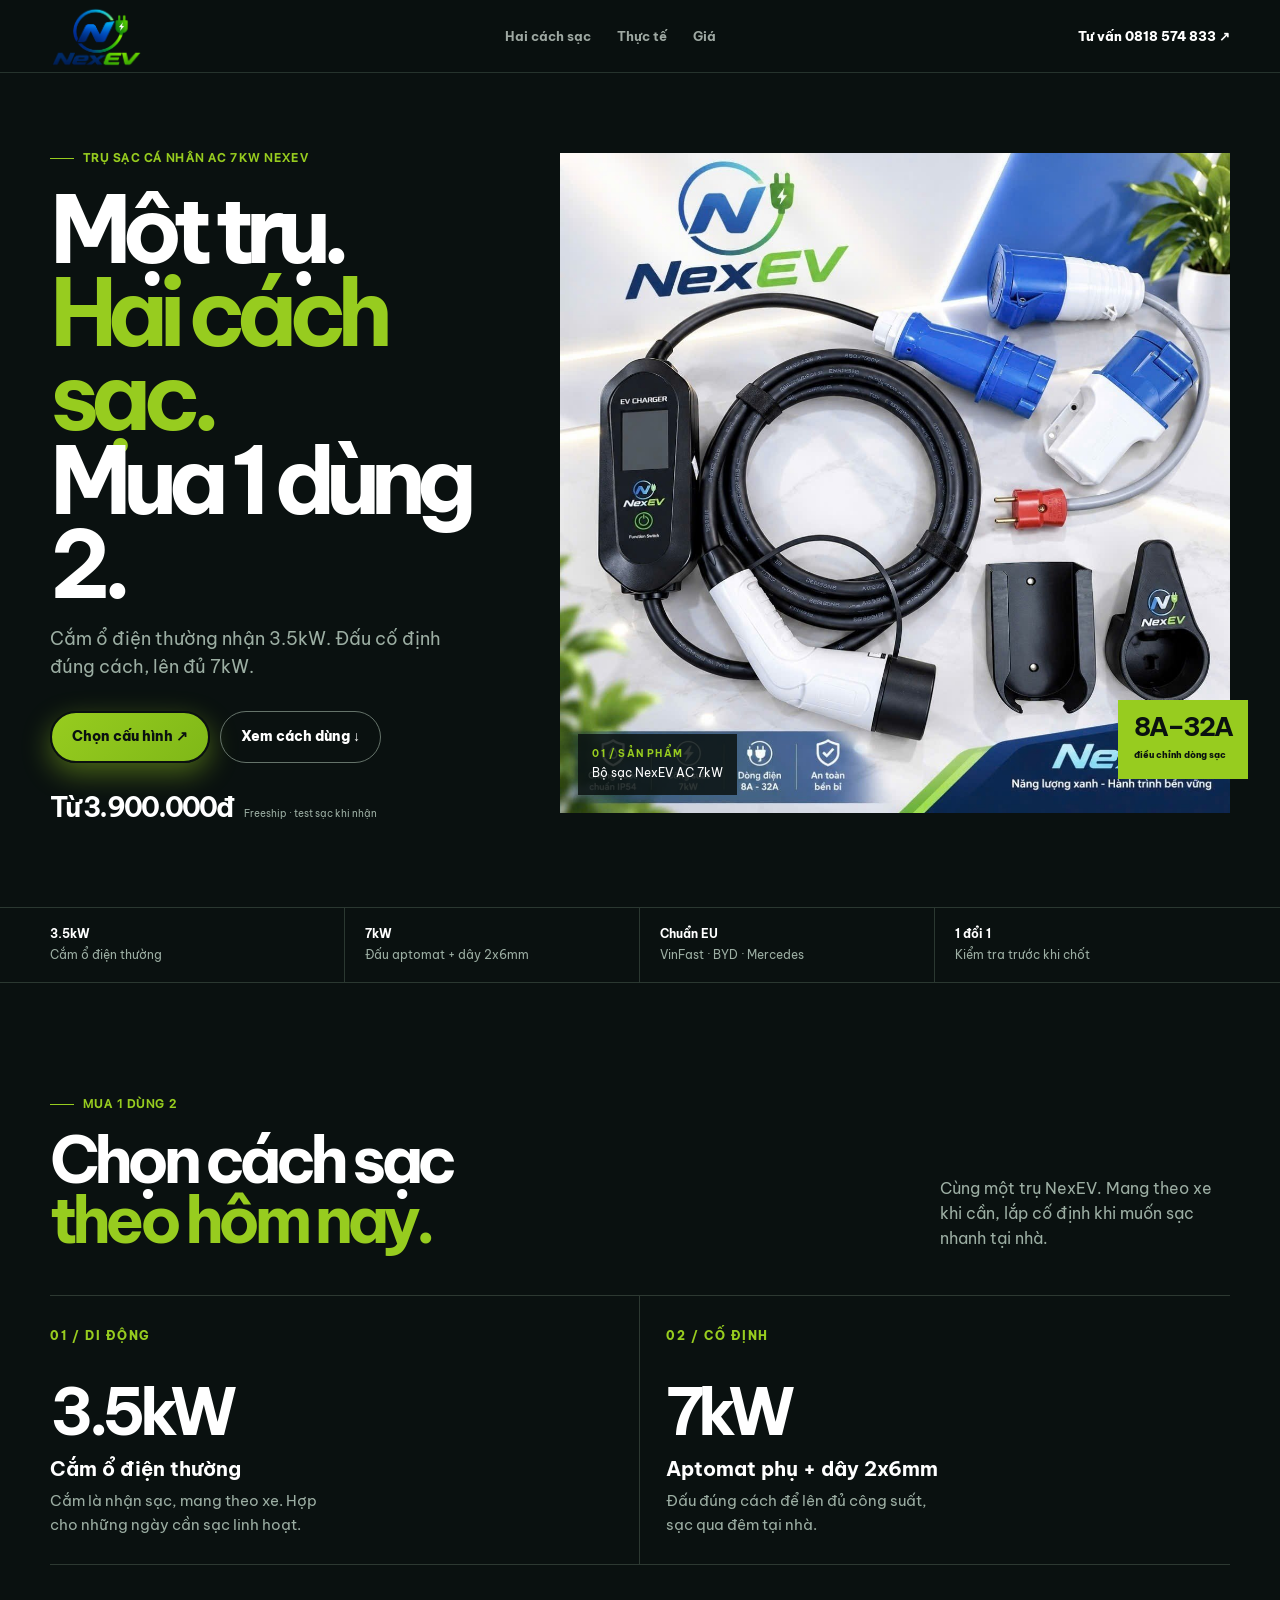
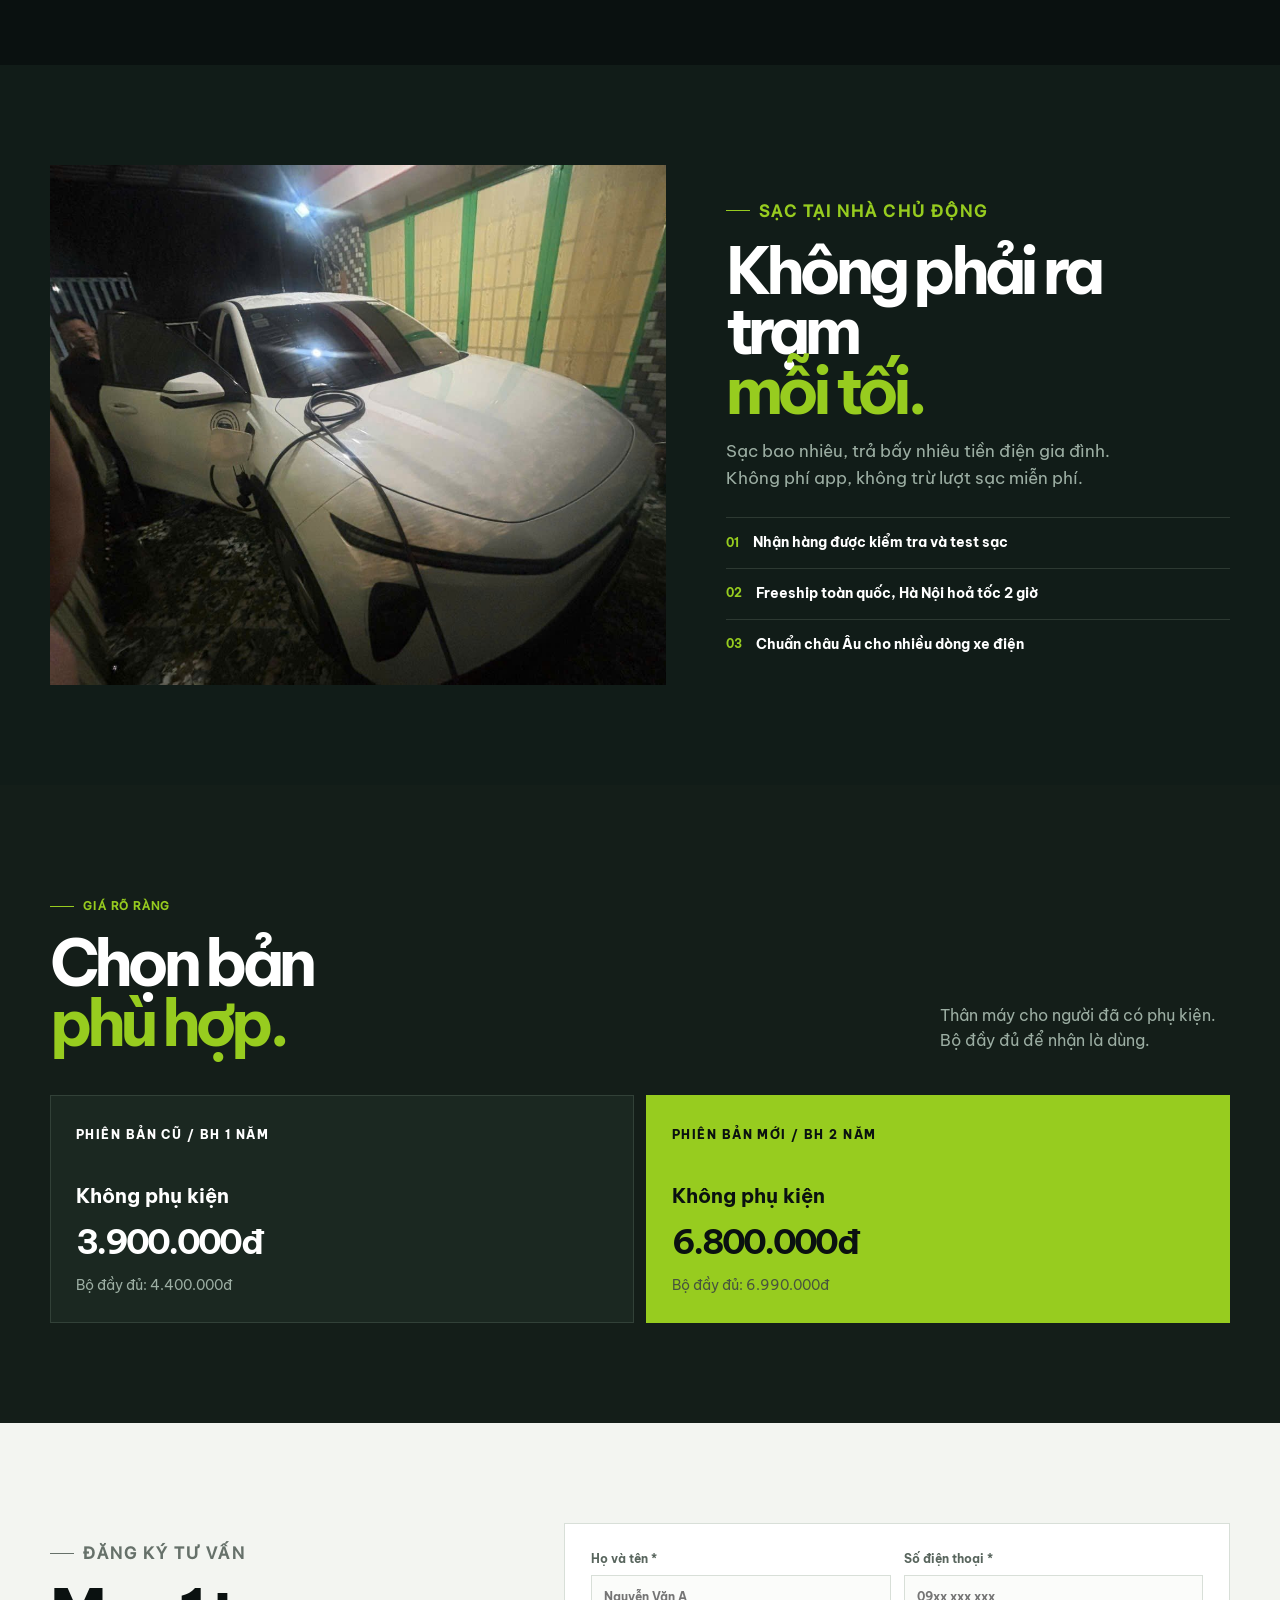
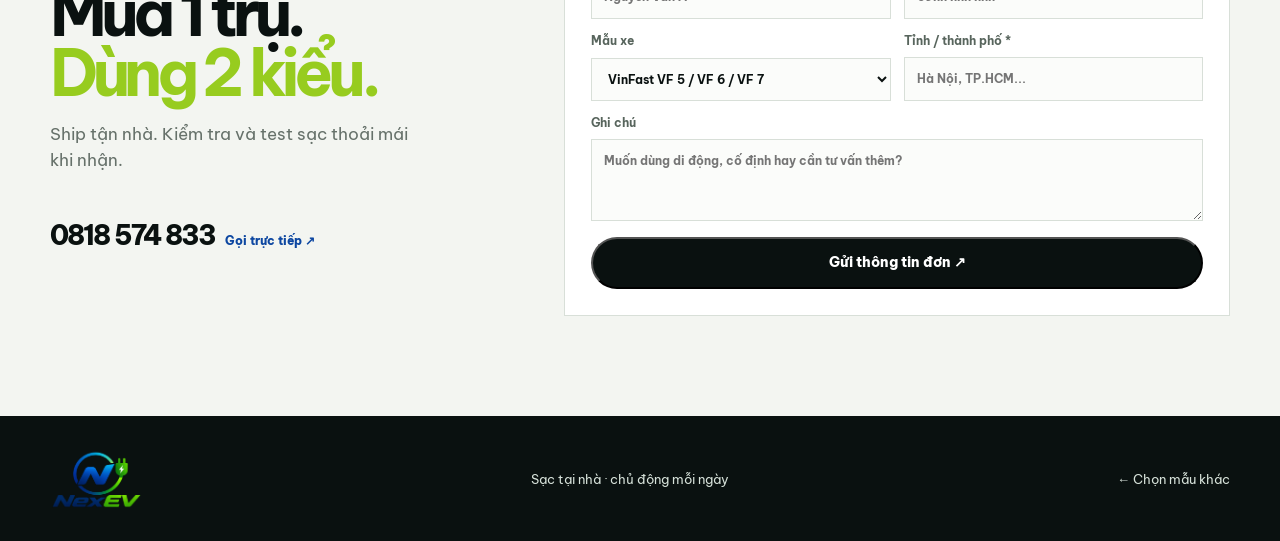
==== commit f3aa418a: "fix: keep page content visible without reveal script" ====
--- a/mau-1.html
+++ b/mau-1.html
@@ -1,2 +1,2 @@
-<!doctype html><html lang="vi"><head><meta charset="utf-8"><meta name="viewport" content="width=device-width,initial-scale=1"><meta name="description" content="Trụ sạc cá nhân AC 7kW NexEV"><title>NexEV / Dark Performance</title><link rel="stylesheet" href="mau.css"></head><body class="v1"><header class="site-header"><div class="shell nav"><a class="brand" href="mau.html"><img src="assets/logo-nexev.png" alt="NexEV"></a><nav class="nav-links"><a href="#mode">Hai cách sạc</a><a href="#proof">Thực tế</a><a href="#price">Giá</a></nav><a class="nav-cta" href="#order">Tư vấn 0818 574 833 ↗</a></div></header><main><section class="hero"><div class="shell hero-grid"><div class="hero-copy reveal"><p class="eyebrow">Trụ sạc cá nhân AC 7kW NexEV</p><h1>Một trụ.<br><em>Hai cách sạc.</em><br>Mua 1 dùng 2.</h1><p class="lead">Cắm ổ điện thường nhận 3.5kW. Đấu cố định đúng cách, lên đủ 7kW.</p><div class="hero-actions"><a class="button button-lime" href="#order">Chọn cấu hình ↗</a><a class="button button-ghost" href="#mode">Xem cách dùng ↓</a></div><div class="hero-price"><strong>Từ 3.900.000đ</strong><span>Freeship · test sạc khi nhận</span></div></div><div class="hero-media reveal"><img src="assets/product-main.jpg" alt="Bộ sạc NexEV AC 7kW và phụ kiện"><div class="media-note"><b>01 / SẢN PHẨM</b><span>Bộ sạc NexEV AC 7kW</span></div><div class="media-sticker"><strong>8A–32A</strong><small>điều chỉnh dòng sạc</small></div></div></div></section><section class="ticker"><div class="shell ticker-grid"><div><b>3.5kW</b><span>Cắm ổ điện thường</span></div><div><b>7kW</b><span>Đấu aptomat + dây 2x6mm</span></div><div><b>Chuẩn EU</b><span>VinFast · BYD · Mercedes</span></div><div><b>1 đổi 1</b><span>Kiểm tra trước khi chốt</span></div></div></section><section class="section" id="mode"><div class="shell"><div class="split-head reveal"><div><p class="eyebrow">Mua 1 dùng 2</p><h2>Chọn cách sạc<br><em>theo hôm nay.</em></h2></div><p>Cùng một trụ NexEV. Mang theo xe khi cần, lắp cố định khi muốn sạc nhanh tại nhà.</p></div><div class="modes"><article class="mode reveal"><small>01 / DI ĐỘNG</small><strong>3.5kW</strong><h3>Cắm ổ điện thường</h3><p>Cắm là nhận sạc, mang theo xe. Hợp cho những ngày cần sạc linh hoạt.</p></article><article class="mode reveal"><small>02 / CỐ ĐỊNH</small><strong>7kW</strong><h3>Aptomat phụ + dây 2x6mm</h3><p>Đấu đúng cách để lên đủ công suất, sạc qua đêm tại nhà.</p></article></div></div></section><section class="section proof-section" id="proof"><div class="shell proof"><div class="reveal"><img src="assets/car-charging.jpg" alt="Xe điện đang sạc bằng NexEV tại nhà"></div><div class="proof-copy reveal"><p class="eyebrow" style="color:var(--accent)">Sạc tại nhà chủ động</p><h2>Không phải ra trạm<br><em>mỗi tối.</em></h2><p>Sạc bao nhiêu, trả bấy nhiêu tiền điện gia đình. Không phí app, không trừ lượt sạc miễn phí.</p><div class="proof-list"><div><b>01</b><span>Nhận hàng được kiểm tra và test sạc</span></div><div><b>02</b><span>Freeship toàn quốc, Hà Nội hoả tốc 2 giờ</span></div><div><b>03</b><span>Chuẩn châu Âu cho nhiều dòng xe điện</span></div></div></div></div></section><section class="section prices" id="price"><div class="shell"><div class="split-head reveal"><div><p class="eyebrow" style="color:var(--accent)">Giá rõ ràng</p><h2>Chọn bản<br><em>phù hợp.</em></h2></div><p>Thân máy cho người đã có phụ kiện. Bộ đầy đủ để nhận là dùng.</p></div><div class="price-grid"><article class="price-card reveal"><small>PHIÊN BẢN CŨ / BH 1 NĂM</small><h3>Không phụ kiện</h3><strong>3.900.000đ</strong><p>Bộ đầy đủ: 4.400.000đ</p></article><article class="price-card featured reveal"><small>PHIÊN BẢN MỚI / BH 2 NĂM</small><h3>Không phụ kiện</h3><strong>6.800.000đ</strong><p>Bộ đầy đủ: 6.990.000đ</p></article></div></div></section><section class="section form-section" id="order"><div class="shell form-grid"><div class="form-copy reveal"><p class="eyebrow">Đăng ký tư vấn</p><h2>Mua 1 trụ.<br><em>Dùng 2 kiểu.</em></h2><p>Ship tận nhà. Kiểm tra và test sạc thoải mái khi nhận.</p><a class="hotline" href="tel:0818574833">0818 574 833 <span>Gọi trực tiếp ↗</span></a></div><form class="reveal" data-sheet-endpoint="https://script.google.com/macros/s/AKfycbyyTQPP33kTM568tNspEy7QJ-tmISOP-PxVutwLszo_eHptSMwQAG9xFrQvZFwZZxhRyg/exec"><div class="fields"><label>Họ và tên *<input name="name" required placeholder="Nguyễn Văn A"></label><label>Số điện thoại *<input name="phone" required inputmode="tel" placeholder="09xx xxx xxx"></label><label>Mẫu xe<select name="model"><option>VinFast VF 5 / VF 6 / VF 7</option><option>VinFast VF 8 / VF 9</option><option>BYD</option><option>Mẫu xe khác</option></select></label><label>Tỉnh / thành phố *<input name="city" required placeholder="Hà Nội, TP.HCM..."></label><label class="full">Ghi chú<textarea name="note" placeholder="Muốn dùng di động, cố định hay cần tư vấn thêm?"></textarea></label></div><button class="button button-dark" type="submit">Gửi thông tin đơn ↗</button><div class="form-status" role="status" aria-live="polite"></div></form></div></section></main><footer class="footer"><div class="shell footer-inner"><img src="assets/logo-nexev.png" alt="NexEV"><span>Sạc tại nhà · chủ động mỗi ngày</span><a href="mau.html">← Chọn mẫu khác</a></div></footer><script src="mau.js"></script></body></html>
+<!doctype html><html lang="vi"><head><meta charset="utf-8"><meta name="viewport" content="width=device-width,initial-scale=1"><meta name="description" content="Trụ sạc cá nhân AC 7kW NexEV"><title>NexEV / Dark Performance</title><link rel="stylesheet" href="mau.css?v=20261101-reveal"></head><body class="v1"><header class="site-header"><div class="shell nav"><a class="brand" href="mau.html"><img src="assets/logo-nexev.png" alt="NexEV"></a><nav class="nav-links"><a href="#mode">Hai cách sạc</a><a href="#proof">Thực tế</a><a href="#price">Giá</a></nav><a class="nav-cta" href="#order">Tư vấn 0818 574 833 ↗</a></div></header><main><section class="hero"><div class="shell hero-grid"><div class="hero-copy reveal"><p class="eyebrow">Trụ sạc cá nhân AC 7kW NexEV</p><h1>Một trụ.<br><em>Hai cách sạc.</em><br>Mua 1 dùng 2.</h1><p class="lead">Cắm ổ điện thường nhận 3.5kW. Đấu cố định đúng cách, lên đủ 7kW.</p><div class="hero-actions"><a class="button button-lime" href="#order">Chọn cấu hình ↗</a><a class="button button-ghost" href="#mode">Xem cách dùng ↓</a></div><div class="hero-price"><strong>Từ 3.900.000đ</strong><span>Freeship · test sạc khi nhận</span></div></div><div class="hero-media reveal"><img src="assets/product-main.jpg" alt="Bộ sạc NexEV AC 7kW và phụ kiện"><div class="media-note"><b>01 / SẢN PHẨM</b><span>Bộ sạc NexEV AC 7kW</span></div><div class="media-sticker"><strong>8A–32A</strong><small>điều chỉnh dòng sạc</small></div></div></div></section><section class="ticker"><div class="shell ticker-grid"><div><b>3.5kW</b><span>Cắm ổ điện thường</span></div><div><b>7kW</b><span>Đấu aptomat + dây 2x6mm</span></div><div><b>Chuẩn EU</b><span>VinFast · BYD · Mercedes</span></div><div><b>1 đổi 1</b><span>Kiểm tra trước khi chốt</span></div></div></section><section class="section" id="mode"><div class="shell"><div class="split-head reveal"><div><p class="eyebrow">Mua 1 dùng 2</p><h2>Chọn cách sạc<br><em>theo hôm nay.</em></h2></div><p>Cùng một trụ NexEV. Mang theo xe khi cần, lắp cố định khi muốn sạc nhanh tại nhà.</p></div><div class="modes"><article class="mode reveal"><small>01 / DI ĐỘNG</small><strong>3.5kW</strong><h3>Cắm ổ điện thường</h3><p>Cắm là nhận sạc, mang theo xe. Hợp cho những ngày cần sạc linh hoạt.</p></article><article class="mode reveal"><small>02 / CỐ ĐỊNH</small><strong>7kW</strong><h3>Aptomat phụ + dây 2x6mm</h3><p>Đấu đúng cách để lên đủ công suất, sạc qua đêm tại nhà.</p></article></div></div></section><section class="section proof-section" id="proof"><div class="shell proof"><div class="reveal"><img src="assets/car-charging.jpg" alt="Xe điện đang sạc bằng NexEV tại nhà"></div><div class="proof-copy reveal"><p class="eyebrow" style="color:var(--accent)">Sạc tại nhà chủ động</p><h2>Không phải ra trạm<br><em>mỗi tối.</em></h2><p>Sạc bao nhiêu, trả bấy nhiêu tiền điện gia đình. Không phí app, không trừ lượt sạc miễn phí.</p><div class="proof-list"><div><b>01</b><span>Nhận hàng được kiểm tra và test sạc</span></div><div><b>02</b><span>Freeship toàn quốc, Hà Nội hoả tốc 2 giờ</span></div><div><b>03</b><span>Chuẩn châu Âu cho nhiều dòng xe điện</span></div></div></div></div></section><section class="section prices" id="price"><div class="shell"><div class="split-head reveal"><div><p class="eyebrow" style="color:var(--accent)">Giá rõ ràng</p><h2>Chọn bản<br><em>phù hợp.</em></h2></div><p>Thân máy cho người đã có phụ kiện. Bộ đầy đủ để nhận là dùng.</p></div><div class="price-grid"><article class="price-card reveal"><small>PHIÊN BẢN CŨ / BH 1 NĂM</small><h3>Không phụ kiện</h3><strong>3.900.000đ</strong><p>Bộ đầy đủ: 4.400.000đ</p></article><article class="price-card featured reveal"><small>PHIÊN BẢN MỚI / BH 2 NĂM</small><h3>Không phụ kiện</h3><strong>6.800.000đ</strong><p>Bộ đầy đủ: 6.990.000đ</p></article></div></div></section><section class="section form-section" id="order"><div class="shell form-grid"><div class="form-copy reveal"><p class="eyebrow">Đăng ký tư vấn</p><h2>Mua 1 trụ.<br><em>Dùng 2 kiểu.</em></h2><p>Ship tận nhà. Kiểm tra và test sạc thoải mái khi nhận.</p><a class="hotline" href="tel:0818574833">0818 574 833 <span>Gọi trực tiếp ↗</span></a></div><form class="reveal" data-sheet-endpoint="https://script.google.com/macros/s/AKfycbyyTQPP33kTM568tNspEy7QJ-tmISOP-PxVutwLszo_eHptSMwQAG9xFrQvZFwZZxhRyg/exec"><div class="fields"><label>Họ và tên *<input name="name" required placeholder="Nguyễn Văn A"></label><label>Số điện thoại *<input name="phone" required inputmode="tel" placeholder="09xx xxx xxx"></label><label>Mẫu xe<select name="model"><option>VinFast VF 5 / VF 6 / VF 7</option><option>VinFast VF 8 / VF 9</option><option>BYD</option><option>Mẫu xe khác</option></select></label><label>Tỉnh / thành phố *<input name="city" required placeholder="Hà Nội, TP.HCM..."></label><label class="full">Ghi chú<textarea name="note" placeholder="Muốn dùng di động, cố định hay cần tư vấn thêm?"></textarea></label></div><button class="button button-dark" type="submit">Gửi thông tin đơn ↗</button><div class="form-status" role="status" aria-live="polite"></div></form></div></section></main><footer class="footer"><div class="shell footer-inner"><img src="assets/logo-nexev.png" alt="NexEV"><span>Sạc tại nhà · chủ động mỗi ngày</span><a href="mau.html">← Chọn mẫu khác</a></div></footer><script src="mau.js"></script></body></html>
 
--- a/mau.css
+++ b/mau.css
@@ -1,13 +1,15 @@
+@font-face{font-family:'SF Pro Display';src:url('assets/fonts/SF-Pro-Display-Medium.otf') format('opentype');font-weight:500;font-display:swap}
 @font-face{font-family:BeVN;src:url('assets/fonts/be-vietnam-pro-400.ttf') format('truetype');font-weight:400;font-display:swap}
 @font-face{font-family:BeVN;src:url('assets/fonts/be-vietnam-pro-500.ttf') format('truetype');font-weight:500;font-display:swap}
 @font-face{font-family:BeVN;src:url('assets/fonts/be-vietnam-pro-600.ttf') format('truetype');font-weight:600;font-display:swap}
 @font-face{font-family:BeVN;src:url('assets/fonts/be-vietnam-pro-700.ttf') format('truetype');font-weight:700;font-display:swap}
 @font-face{font-family:BeVN;src:url('assets/fonts/be-vietnam-pro-800.ttf') format('truetype');font-weight:800;font-display:swap}
-:root{--ink:#0a1110;--paper:#f3f5f1;--white:#fff;--muted:#66716a;--line:#d8dfd8;--lime:#c9f34c;--blue:#1c62ed;--navy:#0d2143;--max:1180px}
-*{box-sizing:border-box}html{scroll-behavior:smooth}body{margin:0;font-family:BeVN,Arial,sans-serif;color:var(--ink);background:var(--paper);line-height:1.5}a{color:inherit;text-decoration:none}img,video{display:block;width:100%;max-width:100%;object-fit:cover}button,input,select,textarea{font:inherit}.shell{width:min(var(--max),calc(100% - 40px));margin:auto}.eyebrow{display:flex;align-items:center;gap:9px;font-size:10px;font-weight:800;letter-spacing:.15em;text-transform:uppercase}.eyebrow:before{content:"";width:24px;height:1px;background:currentColor}.button{display:inline-flex;align-items:center;justify-content:center;gap:10px;min-height:48px;padding:0 18px;border-radius:999px;font-size:12px;font-weight:800;transition:transform .2s ease,background .2s ease,box-shadow .2s ease}.button:hover{transform:translateY(-3px)}.button-lime{background:var(--lime);color:var(--ink)}.button-dark{background:var(--ink);color:#fff}.button-blue{background:var(--blue);color:#fff}.button-ghost{border:1px solid currentColor}.button span{font-size:17px}.site-header{position:sticky;top:0;z-index:20}.nav{height:72px;display:flex;align-items:center;justify-content:space-between;gap:24px}.brand img{width:92px;height:auto}.nav-links{display:flex;gap:26px;font-size:11px;font-weight:700}.nav-links a{opacity:.72}.nav-links a:hover{opacity:1}.nav-cta{font-size:11px;font-weight:800}.footer{padding:32px 0;background:var(--ink);color:#d6e1d9}.footer-inner{display:flex;align-items:center;justify-content:space-between;gap:20px;font-size:11px}.footer img{width:92px}
+:root{--ink:#0a1110;--paper:#f3f5f1;--white:#fff;--muted:#66716a;--line:#d8dfd8;--lime:#97cc1f;--blue:#0d47a1;--navy:#0d2143;--max:1180px}
+*{box-sizing:border-box}html{scroll-behavior:smooth}body{margin:0;font-family:BeVN,Arial,sans-serif;color:var(--ink);background:var(--paper);line-height:1.5}a{color:inherit;text-decoration:none}img,video{display:block;width:100%;max-width:100%;object-fit:cover}button,input,select,textarea{font:inherit}.shell{width:min(var(--max),calc(100% - 40px));margin:auto}.eyebrow{display:flex;align-items:center;gap:9px;font-size:10px;font-weight:700;letter-spacing:.15em;text-transform:uppercase;font-family:'SF Pro Display','BeVN',Arial,sans-serif}.eyebrow:before{content:"";width:24px;height:1px;background:currentColor}.button{display:inline-flex;align-items:center;justify-content:center;gap:10px;min-height:48px;padding:0 18px;border-radius:999px;font-size:12px;font-weight:800;transition:transform .2s ease,background .2s ease,box-shadow .2s ease}.button:hover{transform:translateY(-3px)}.button-lime{background:linear-gradient(135deg,#97cc1f,#7fb818);color:#0a1110;font-weight:900;box-shadow:0 10px 28px rgba(151,204,31,.45);border:2px solid #0a1110}
+.button-lime:hover{transform:translateY(-4px) scale(1.02);box-shadow:0 14px 34px rgba(151,204,31,.6)}.button-dark{background:var(--ink);color:#fff}.button-blue{background:var(--blue);color:#fff}.button-ghost{border:1px solid currentColor}.button span{font-size:17px}.site-header{position:sticky;top:0;z-index:20}.nav{height:72px;display:flex;align-items:center;justify-content:space-between;gap:24px}.brand img{width:92px;height:auto}.nav-links{display:flex;gap:26px;font-size:11px;font-weight:700}.nav-links a{opacity:.72}.nav-links a:hover{opacity:1}.nav-cta{font-size:11px;font-weight:800}.footer{padding:32px 0;background:var(--ink);color:#d6e1d9}.footer-inner{display:flex;align-items:center;justify-content:space-between;gap:20px;font-size:11px}.footer img{width:92px}
 .v1{--bg:#0a1110;--fg:#fff;--sub:#9caea3;--accent:var(--lime);background:var(--bg);color:var(--fg)}.v1 .site-header{background:rgba(10,17,16,.92);backdrop-filter:blur(16px);border-bottom:1px solid #26332d}.v1 .nav-links{color:#d8e4dc}.v1 .hero{padding:64px 0 78px}.v1 .hero-grid{display:grid;grid-template-columns:.8fr 1.2fr;gap:64px;align-items:center}.v1 .eyebrow{color:var(--accent)}.v1 h1{margin:20px 0 18px;font-size:clamp(50px,7.2vw,94px);line-height:.91;letter-spacing:-.1em}.v1 h1 em{font-style:normal;color:var(--accent)}.v1 .lead{max-width:420px;color:var(--sub);font-size:16px}.v1 .hero-actions{display:flex;gap:10px;margin:30px 0 24px}.v1 .hero .button-ghost{color:#fff;border-color:#65736a}.v1 .hero-price{display:flex;align-items:baseline;gap:12px}.v1 .hero-price strong{font-size:27px;letter-spacing:-.07em}.v1 .hero-price span{font-size:10px;color:var(--sub)}.v1 .hero-media{position:relative}.v1 .hero-media img{height:min(660px,58vw);filter:saturate(.92)}.v1 .media-note{position:absolute;left:18px;bottom:18px;padding:12px 14px;background:rgba(10,17,16,.84);font-size:12px}.v1 .media-note b{display:block;color:var(--accent);font-size:10px;letter-spacing:.12em}.v1 .media-note span{display:block;margin-top:3px}.v1 .media-sticker{position:absolute;right:-18px;bottom:34px;padding:14px 16px;color:var(--ink);background:var(--accent)}.v1 .media-sticker strong{display:block;font-size:26px;line-height:1;letter-spacing:-.08em}.v1 .media-sticker small{font-size:9px;font-weight:800}.v1 .ticker{border-top:1px solid #2b3831;border-bottom:1px solid #2b3831}.v1 .ticker-grid{display:grid;grid-template-columns:repeat(4,1fr)}.v1 .ticker-grid div{padding:17px 20px;border-right:1px solid #2b3831}.v1 .ticker-grid div:first-child{padding-left:0}.v1 .ticker-grid div:last-child{border:0}.v1 .ticker b{display:block;font-size:12px}.v1 .ticker span{display:block;margin-top:3px;color:var(--sub);font-size:10px}.v1 .section{padding:100px 0}.v1 .split-head{display:flex;justify-content:space-between;align-items:end;gap:30px}.v1 h2{margin:17px 0 0;font-size:clamp(42px,5vw,72px);line-height:.94;letter-spacing:-.09em}.v1 h2 em{font-style:normal;color:var(--accent)}.v1 .split-head>p{max-width:290px;margin:0;color:var(--sub);font-size:14px}.v1 .modes{display:grid;grid-template-columns:1fr 1fr;margin-top:44px;border-top:1px solid #2d3932}.v1 .mode{padding:26px 0 28px;border-bottom:1px solid #2d3932}.v1 .mode:first-child{padding-right:26px;border-right:1px solid #2d3932}.v1 .mode:last-child{padding-left:26px}.v1 .mode small{color:var(--accent);font-size:10px;font-weight:800;letter-spacing:.14em}.v1 .mode strong{display:block;margin-top:34px;font-size:64px;line-height:1;letter-spacing:-.1em}.v1 .mode h3{margin:9px 0 5px;font-size:18px}.v1 .mode p{max-width:270px;margin:0;color:var(--sub);font-size:13px}.v1 .proof-section{background:#111c18}.v1 .proof{display:grid;grid-template-columns:1.1fr .9fr;gap:60px;align-items:center}.v1 .proof img{height:520px}.v1 .proof-copy p{max-width:410px;color:var(--sub);font-size:15px}.v1 .proof-list{display:grid;gap:0;margin-top:26px}.v1 .proof-list div{display:flex;align-items:center;gap:14px;padding:14px 0;border-top:1px solid #2d3932;font-size:12px;font-weight:700}.v1 .proof-list b{color:var(--accent);font-size:10px}.v1 .prices{background:#141e19}.v1 .price-grid{display:grid;grid-template-columns:1fr 1fr;gap:12px;margin-top:42px}.v1 .price-card{padding:25px;background:#1b2821;border:1px solid #324138}.v1 .price-card.featured{background:var(--accent);color:var(--ink);border-color:var(--accent)}.v1 .price-card small{font-size:10px;font-weight:800;letter-spacing:.12em}.v1 .price-card h3{margin:34px 0 5px;font-size:18px}.v1 .price-card strong{display:block;font-size:34px;letter-spacing:-.08em}.v1 .price-card p{margin:7px 0 0;color:var(--sub);font-size:12px}.v1 .price-card.featured p{color:#47543e}.v1 .form-section{background:var(--paper);color:var(--ink)}.v1 .form-grid{display:grid;grid-template-columns:.8fr 1.2fr;gap:70px;align-items:start}.v1 .form-copy p{max-width:370px;color:var(--muted);font-size:15px}.v1 .hotline{display:inline-flex;align-items:baseline;gap:10px;margin-top:25px;font-size:27px;font-weight:800;letter-spacing:-.07em}.v1 .hotline span{font-size:10px;color:var(--blue);letter-spacing:0}.v1 form{padding:26px;background:#fff;border:1px solid var(--line)}.v1 .fields{display:grid;grid-template-columns:1fr 1fr;gap:13px}.v1 label{display:grid;gap:6px;color:#58655d;font-size:10px;font-weight:700}.v1 label.full{grid-column:1/-1}.v1 input,.v1 select,.v1 textarea{width:100%;padding:12px;border:1px solid var(--line);background:#fbfcfa;color:var(--ink);outline:0;font-size:12px}.v1 textarea{min-height:82px;resize:vertical}.v1 input:focus,.v1 select:focus,.v1 textarea:focus{border-color:var(--blue);box-shadow:0 0 0 3px rgba(28,98,237,.12)}.v1 form .button{width:100%;margin-top:16px}.v1 .form-status{display:none;margin-top:10px;padding:10px;font-size:11px}.v1 .form-status.show{display:block}.v1 .form-status.ok{color:#265c2b;background:#e8f6df}.v1 .form-status.bad{color:#863a31;background:#fff0ed}
 .v2{background:#f8faf7;color:#101a16}.v2 .site-header{background:rgba(248,250,247,.9);border-bottom:1px solid #e2e8e1;backdrop-filter:blur(12px)}.v2 .hero{padding:82px 0 90px}.v2 .hero-grid{display:grid;grid-template-columns:.9fr 1.1fr;gap:70px;align-items:center}.v2 .eyebrow{color:var(--blue)}.v2 h1{margin:20px 0;font-size:clamp(49px,6.8vw,86px);line-height:.92;letter-spacing:-.1em}.v2 h1 em{font-style:normal;color:var(--blue)}.v2 .lead{max-width:430px;color:var(--muted);font-size:16px}.v2 .hero-actions{display:flex;gap:10px;margin:30px 0 24px}.v2 .hero-price{display:flex;align-items:baseline;gap:12px}.v2 .hero-price strong{font-size:27px;letter-spacing:-.08em}.v2 .hero-price span{font-size:10px;color:var(--muted)}.v2 .hero-media{position:relative}.v2 .hero-media img{height:min(620px,56vw);object-position:center}.v2 .hero-media:after{content:"NexEV / AC 7kW";position:absolute;right:-1px;top:20px;padding:10px 12px;background:var(--blue);color:#fff;font-size:10px;font-weight:800;letter-spacing:.1em}.v2 .intro-strip{padding:19px 0;border-top:1px solid var(--line);border-bottom:1px solid var(--line)}.v2 .intro-grid{display:grid;grid-template-columns:repeat(4,1fr)}.v2 .intro-grid div{padding:0 18px;border-right:1px solid var(--line)}.v2 .intro-grid div:first-child{padding-left:0}.v2 .intro-grid div:last-child{border:0}.v2 .intro-grid b{display:block;font-size:13px}.v2 .intro-grid span{display:block;margin-top:3px;color:var(--muted);font-size:10px}.v2 .section{padding:100px 0}.v2 .story{display:grid;grid-template-columns:.75fr 1.25fr;gap:80px;align-items:start}.v2 .story h2{margin:18px 0 0;font-size:clamp(42px,5.3vw,74px);line-height:.94;letter-spacing:-.09em}.v2 .story h2 em{font-style:normal;color:var(--blue)}.v2 .story-copy>p:last-child{max-width:390px;margin-top:22px;color:var(--muted);font-size:15px}.v2 .story-media{display:grid;grid-template-columns:1.25fr .75fr;gap:12px;align-items:end}.v2 .story-media img{height:390px}.v2 .story-media img:last-child{height:260px}.v2 .steps{display:grid;grid-template-columns:repeat(3,1fr);margin-top:35px;border-top:1px solid var(--ink)}.v2 .step{min-height:220px;padding:22px 20px 20px 0;border-right:1px solid var(--line)}.v2 .step:not(:first-child){padding-left:20px}.v2 .step:last-child{border:0}.v2 .step b{color:var(--blue);font-size:11px}.v2 .step h3{margin:44px 0 7px;font-size:20px}.v2 .step p{max-width:230px;margin:0;color:var(--muted);font-size:13px}.v2 .use-case{background:#eaf0ff}.v2 .use-grid{display:grid;grid-template-columns:1fr .85fr;gap:75px;align-items:center}.v2 .use-grid img{height:520px}.v2 .use-copy p{max-width:400px;color:#56626d;font-size:15px}.v2 .use-points{display:grid;gap:11px;margin-top:26px}.v2 .use-points div{display:flex;gap:12px;align-items:center;font-size:12px;font-weight:700}.v2 .use-points b{display:grid;place-items:center;width:24px;height:24px;background:var(--blue);color:#fff;border-radius:50%;font-size:10px}.v2 .pricing{background:#111a17;color:#fff}.v2 .pricing .eyebrow{color:var(--lime)}.v2 .pricing h2{color:#fff}.v2 .price-list{margin-top:42px;border-top:1px solid #3a453f}.v2 .price-row{display:grid;grid-template-columns:1.2fr .7fr .7fr;align-items:center;gap:16px;padding:22px 12px;border-bottom:1px solid #3a453f}.v2 .price-row strong{font-size:17px}.v2 .price-row small{display:block;margin-top:3px;color:#9ba9a1;font-size:10px}.v2 .price-row b{font-size:18px;letter-spacing:-.06em}.v2 .price-row.featured{background:var(--lime);color:var(--ink);border:0}.v2 .price-row.featured small{color:#53633d}.v2 .price-note{display:flex;gap:22px;flex-wrap:wrap;margin-top:16px;color:#b8c6bc;font-size:11px}.v2 .order{padding:96px 0}.v2 .order-grid{display:grid;grid-template-columns:1fr 1fr;gap:78px}.v2 .order h2{margin:18px 0;font-size:clamp(42px,5vw,68px);line-height:.94;letter-spacing:-.09em}.v2 .order h2 em{font-style:normal;color:var(--blue)}.v2 .order-copy p{max-width:360px;color:var(--muted);font-size:15px}.v2 .order .hotline{display:inline-block;margin-top:24px;color:var(--blue);font-size:26px;font-weight:800;letter-spacing:-.07em}.v2 form{padding:24px;border:1px solid var(--line);background:#fff}.v2 .fields{display:grid;grid-template-columns:1fr 1fr;gap:13px}.v2 label{display:grid;gap:6px;color:#58645d;font-size:10px;font-weight:700}.v2 label.full{grid-column:1/-1}.v2 input,.v2 select,.v2 textarea{width:100%;padding:12px;border:1px solid var(--line);background:#fcfdfc;outline:0;font-size:12px}.v2 textarea{min-height:82px;resize:vertical}.v2 form .button{width:100%;margin-top:16px}.v2 .form-status{display:none;margin-top:10px;padding:10px;font-size:11px}.v2 .form-status.show{display:block}.v2 .form-status.ok{color:#265c2b;background:#e8f6df}.v2 .form-status.bad{color:#863a31;background:#fff0ed}
-.v3{background:#edf1f3;color:#111b24}.v3 .site-header{background:#11263f;color:#fff}.v3 .nav-links{color:#dce8f3}.v3 .nav-cta{color:var(--lime)}.v3 .hero{background:#11263f;color:#fff;padding:58px 0 76px}.v3 .hero-grid{display:grid;grid-template-columns:1.05fr .95fr;gap:54px;align-items:center}.v3 .hero .eyebrow{color:var(--lime)}.v3 h1{margin:20px 0;font-size:clamp(50px,6.8vw,88px);line-height:.92;letter-spacing:-.1em}.v3 h1 em{font-style:normal;color:var(--lime)}.v3 .lead{max-width:430px;color:#b4c3d2;font-size:16px}.v3 .hero-actions{display:flex;gap:10px;margin:30px 0 24px}.v3 .hero .button-ghost{border-color:#7088a0;color:#fff}.v3 .hero-price{display:flex;gap:12px;align-items:baseline}.v3 .hero-price strong{font-size:27px;letter-spacing:-.08em}.v3 .hero-price span{color:#b4c3d2;font-size:10px}.v3 .hero-media{position:relative}.v3 .hero-media img{height:min(590px,55vw);border-radius:0 0 0 70px}.v3 .hero-media:before{content:"ĐANG SẠC";position:absolute;z-index:2;left:16px;top:16px;padding:8px 10px;background:var(--lime);color:#11263f;font-size:9px;font-weight:800;letter-spacing:.12em}.v3 .hero-media:after{content:"7kW";position:absolute;right:-16px;bottom:24px;display:grid;place-items:center;width:82px;height:82px;background:#fff;color:var(--blue);font-size:25px;font-weight:800;border-radius:50%}.v3 .stats{background:var(--lime);color:#111b24}.v3 .stats-grid{display:grid;grid-template-columns:repeat(4,1fr)}.v3 .stats-grid div{padding:18px 18px;border-right:1px solid rgba(17,27,36,.18)}.v3 .stats-grid div:first-child{padding-left:0}.v3 .stats-grid div:last-child{border:0}.v3 .stats-grid b{display:block;font-size:17px;letter-spacing:-.05em}.v3 .stats-grid span{display:block;margin-top:2px;font-size:10px}.v3 .section{padding:96px 0}.v3 .section-title{display:flex;justify-content:space-between;gap:30px;align-items:end}.v3 .section-title h2{margin:17px 0 0;font-size:clamp(42px,5vw,70px);line-height:.94;letter-spacing:-.09em}.v3 .section-title h2 em{font-style:normal;color:var(--blue)}.v3 .section-title>p{max-width:300px;margin:0;color:var(--muted);font-size:14px}.v3 .bento{display:grid;grid-template-columns:1.05fr .95fr .95fr;grid-auto-rows:210px;gap:12px;margin-top:44px}.v3 .tile{position:relative;overflow:hidden;padding:22px;background:#fff}.v3 .tile.dark{background:#11263f;color:#fff}.v3 .tile.blue{background:var(--blue);color:#fff}.v3 .tile.lime{background:var(--lime)}.v3 .tile.photo{padding:0}.v3 .tile.photo img{height:100%;transition:transform .6s ease}.v3 .tile.photo:hover img{transform:scale(1.06)}.v3 .tile.large{grid-row:span 2}.v3 .tile.wide{grid-column:span 2}.v3 .tile small{font-size:10px;font-weight:800;letter-spacing:.12em}.v3 .tile strong{display:block;margin-top:48px;font-size:42px;line-height:1;letter-spacing:-.1em}.v3 .tile h3{margin:36px 0 6px;font-size:18px}.v3 .tile p{max-width:235px;margin:0;color:#65737f;font-size:12px}.v3 .tile.dark p,.v3 .tile.blue p{color:#ccd8e4}.v3 .flow{background:#fff}.v3 .flow-grid{display:grid;grid-template-columns:.8fr 1.2fr;gap:76px;align-items:center}.v3 .flow img{height:500px}.v3 .flow-copy p{max-width:380px;color:var(--muted);font-size:15px}.v3 .flow-list{display:grid;gap:0;margin-top:25px}.v3 .flow-list div{display:flex;gap:14px;padding:14px 0;border-top:1px solid var(--line);font-size:12px;font-weight:700}.v3 .flow-list b{color:var(--blue);font-size:10px}.v3 .pricing{background:#dfe7ed}.v3 .price-grid{display:grid;grid-template-columns:1fr 1fr;gap:12px;margin-top:42px}.v3 .price-card{padding:25px;background:#fff}.v3 .price-card.featured{background:#11263f;color:#fff}.v3 .price-card small{font-size:10px;font-weight:800;letter-spacing:.12em}.v3 .price-card h3{margin:32px 0 5px;font-size:18px}.v3 .price-card strong{display:block;font-size:34px;letter-spacing:-.08em}.v3 .price-card p{margin:7px 0 0;color:var(--muted);font-size:12px}.v3 .price-card.featured p{color:#b9c8d5}.v3 .order{background:#fff}.v3 .order-grid{display:grid;grid-template-columns:.85fr 1.15fr;gap:72px;align-items:start}.v3 .order h2{margin:18px 0;font-size:clamp(42px,5vw,68px);line-height:.94;letter-spacing:-.09em}.v3 .order h2 em{font-style:normal;color:var(--blue)}.v3 .order-copy p{max-width:370px;color:var(--muted);font-size:15px}.v3 .hotline{display:inline-block;margin-top:24px;color:var(--blue);font-size:26px;font-weight:800;letter-spacing:-.07em}.v3 form{padding:25px;background:#edf1f3}.v3 .fields{display:grid;grid-template-columns:1fr 1fr;gap:13px}.v3 label{display:grid;gap:6px;color:#566571;font-size:10px;font-weight:700}.v3 label.full{grid-column:1/-1}.v3 input,.v3 select,.v3 textarea{width:100%;padding:12px;border:1px solid #ccd7df;background:#fff;outline:0;font-size:12px}.v3 textarea{min-height:82px;resize:vertical}.v3 form .button{width:100%;margin-top:16px}.v3 .form-status{display:none;margin-top:10px;padding:10px;font-size:11px}.v3 .form-status.show{display:block}.v3 .form-status.ok{color:#265c2b;background:#e8f6df}.v3 .form-status.bad{color:#863a31;background:#fff0ed}
+.v3{background:#edf1f3;color:#111b24}.v3 .site-header{background:#11263f;color:#fff}.v3 .nav-links{color:#dce8f3}.v3 .nav-cta{color:var(--lime)}.v3 .hero{background:#11263f;color:#fff;padding:58px 0 76px}.v3 .hero-grid{display:grid;grid-template-columns:1.05fr .95fr;gap:54px;align-items:center}.v3 .hero .eyebrow{color:var(--lime)}.v3 h1{margin:20px 0;font-size:clamp(50px,6.8vw,88px);line-height:.92;letter-spacing:-.1em}.v3 h1 em{font-style:normal;color:var(--lime)}.v3 .lead{max-width:430px;color:#b4c3d2;font-size:16px}.v3 .hero-actions{display:flex;gap:10px;margin:30px 0 24px}.v3 .hero .button-ghost{border-color:#7088a0;color:#fff}.v3 .hero-price{display:flex;gap:12px;align-items:baseline}.v3 .hero-price strong{font-size:27px;letter-spacing:-.08em}.v3 .hero-price span{color:#b4c3d2;font-size:10px}.v3 .hero-media{position:relative}.v3 .hero-media img{height:min(590px,55vw);border-radius:0 0 0 70px}.v3 .hero-media:after{content:"7kW";position:absolute;right:-16px;bottom:24px;display:grid;place-items:center;width:82px;height:82px;background:#fff;color:var(--blue);font-size:25px;font-weight:800;border-radius:50%}.v3 .stats{background:var(--lime);color:#111b24}.v3 .stats-grid{display:grid;grid-template-columns:repeat(4,1fr)}.v3 .stats-grid div{padding:18px 18px;border-right:1px solid rgba(17,27,36,.18)}.v3 .stats-grid div:first-child{padding-left:0}.v3 .stats-grid div:last-child{border:0}.v3 .stats-grid b{display:block;font-size:17px;letter-spacing:-.05em}.v3 .stats-grid span{display:block;margin-top:2px;font-size:10px}.v3 .section{padding:96px 0}.v3 .section-title{display:flex;justify-content:space-between;gap:30px;align-items:end}.v3 .section-title h2{margin:17px 0 0;font-size:clamp(42px,5vw,70px);line-height:.94;letter-spacing:-.09em}.v3 .section-title h2 em{font-style:normal;color:var(--blue)}.v3 .section-title>p{max-width:300px;margin:0;color:var(--muted);font-size:14px}.v3 .bento{display:grid;grid-template-columns:1.05fr .95fr .95fr;grid-auto-rows:210px;gap:12px;margin-top:44px}.v3 .tile{position:relative;overflow:hidden;padding:22px;background:#fff}.v3 .tile.dark{background:#11263f;color:#fff}.v3 .tile.blue{background:var(--blue);color:#fff}.v3 .tile.lime{background:var(--lime)}.v3 .tile.photo{padding:0}.v3 .tile.photo img{height:100%;transition:transform .6s ease}.v3 .tile.photo:hover img{transform:scale(1.06)}.v3 .tile.large{grid-row:span 2}.v3 .tile.wide{grid-column:span 2}.v3 .tile small{font-size:10px;font-weight:800;letter-spacing:.12em}.v3 .tile strong{display:block;margin-top:48px;font-size:42px;line-height:1;letter-spacing:-.1em}.v3 .tile h3{margin:36px 0 6px;font-size:18px}.v3 .tile p{max-width:235px;margin:0;color:#65737f;font-size:12px}.v3 .tile.dark p,.v3 .tile.blue p{color:#ccd8e4}.v3 .flow{background:#fff}.v3 .flow-grid{display:grid;grid-template-columns:.8fr 1.2fr;gap:76px;align-items:center}.v3 .flow img{height:500px}.v3 .flow-copy p{max-width:380px;color:var(--muted);font-size:15px}.v3 .flow-list{display:grid;gap:0;margin-top:25px}.v3 .flow-list div{display:flex;gap:14px;padding:14px 0;border-top:1px solid var(--line);font-size:12px;font-weight:700}.v3 .flow-list b{color:var(--blue);font-size:10px}.v3 .pricing{background:#dfe7ed}.v3 .price-grid{display:grid;grid-template-columns:1fr 1fr;gap:12px;margin-top:42px}.v3 .price-card{padding:25px;background:#fff}.v3 .price-card.featured{background:#11263f;color:#fff}.v3 .price-card small{font-size:10px;font-weight:800;letter-spacing:.12em}.v3 .price-card h3{margin:32px 0 5px;font-size:18px}.v3 .price-card strong{display:block;font-size:34px;letter-spacing:-.08em}.v3 .price-card p{margin:7px 0 0;color:var(--muted);font-size:12px}.v3 .price-card.featured p{color:#b9c8d5}.v3 .order{background:#fff}.v3 .order-grid{display:grid;grid-template-columns:.85fr 1.15fr;gap:72px;align-items:start}.v3 .order h2{margin:18px 0;font-size:clamp(42px,5vw,68px);line-height:.94;letter-spacing:-.09em}.v3 .order h2 em{font-style:normal;color:var(--blue)}.v3 .order-copy p{max-width:370px;color:var(--muted);font-size:15px}.v3 .hotline{display:inline-block;margin-top:24px;color:var(--blue);font-size:26px;font-weight:800;letter-spacing:-.07em}.v3 form{padding:25px;background:#edf1f3}.v3 .fields{display:grid;grid-template-columns:1fr 1fr;gap:13px}.v3 label{display:grid;gap:6px;color:#566571;font-size:10px;font-weight:700}.v3 label.full{grid-column:1/-1}.v3 input,.v3 select,.v3 textarea{width:100%;padding:12px;border:1px solid #ccd7df;background:#fff;outline:0;font-size:12px}.v3 textarea{min-height:82px;resize:vertical}.v3 form .button{width:100%;margin-top:16px}.v3 .form-status{display:none;margin-top:10px;padding:10px;font-size:11px}.v3 .form-status.show{display:block}.v3 .form-status.ok{color:#265c2b;background:#e8f6df}.v3 .form-status.bad{color:#863a31;background:#fff0ed}
 .reveal{opacity:0;transform:translateY(20px)}.reveal.in{opacity:1;transform:none;transition:opacity .7s ease,transform .7s cubic-bezier(.22,1,.36,1)}@media(prefers-reduced-motion:reduce){*,*::before,*::after{scroll-behavior:auto!important;animation:none!important;transition:none!important}.reveal{opacity:1;transform:none}}
 @media(max-width:900px){.nav-links{display:none}.v1 .hero-grid,.v2 .hero-grid,.v3 .hero-grid,.v1 .proof,.v2 .story,.v2 .use-grid,.v2 .order-grid,.v3 .flow-grid,.v3 .order-grid{grid-template-columns:1fr;gap:40px}.v1 .hero-media img,.v2 .hero-media img,.v3 .hero-media img{height:440px}.v1 .proof img,.v2 .use-grid img,.v3 .flow img{height:420px}.v1 .split-head,.v2 .story,.v3 .section-title{display:block}.v1 .split-head>p,.v3 .section-title>p{margin-top:18px}.v1 .ticker-grid,.v2 .intro-grid,.v3 .stats-grid{grid-template-columns:repeat(2,1fr)}.v1 .ticker-grid div:nth-child(2),.v1 .ticker-grid div:nth-child(4),.v2 .intro-grid div:nth-child(2),.v2 .intro-grid div:nth-child(4),.v3 .stats-grid div:nth-child(2),.v3 .stats-grid div:nth-child(4){border-right:0}.v1 .ticker-grid div:nth-child(-n+2),.v2 .intro-grid div:nth-child(-n+2),.v3 .stats-grid div:nth-child(-n+2){border-bottom:1px solid #cbd3cb}.v3 .bento{grid-template-columns:1fr 1fr}.v3 .tile.large{grid-row:span 2}.v3 .tile.wide{grid-column:span 2}}
 @media(max-width:620px){.shell{width:calc(100% - 28px)}.nav{height:64px}.brand img{width:84px}.nav-cta{font-size:10px}.v1 .hero,.v2 .hero,.v3 .hero{padding:48px 0 58px}.v1 h1,.v2 h1,.v3 h1{font-size:56px}.v1 .lead,.v2 .lead,.v3 .lead{font-size:15px}.v1 .hero-actions,.v2 .hero-actions,.v3 .hero-actions{flex-direction:column;align-items:stretch}.v1 .hero-actions .button,.v2 .hero-actions .button,.v3 .hero-actions .button{width:100%}.v1 .hero-media img,.v2 .hero-media img,.v3 .hero-media img{height:320px}.v1 .media-sticker{right:9px;bottom:20px}.v3 .hero-media:after{right:8px;bottom:18px;width:64px;height:64px;font-size:21px}.v1 .section,.v2 .section,.v3 .section,.v2 .order{padding:70px 0}.v1 h2,.v2 .story h2,.v2 .order h2,.v3 .section-title h2,.v3 .order h2{font-size:50px}.v1 .modes,.v1 .price-grid,.v3 .price-grid,.v2 .steps{grid-template-columns:1fr}.v1 .mode:first-child{padding-right:0;border-right:0}.v1 .mode:last-child{padding-left:0}.v1 .mode strong{font-size:55px}.v1 .fields,.v2 .fields,.v3 .fields{grid-template-columns:1fr}.v1 label.full,.v2 label.full,.v3 label.full{grid-column:auto}.v2 .story-media{grid-template-columns:1fr 1fr}.v2 .story-media img,.v2 .story-media img:last-child{height:240px}.v2 .price-row{grid-template-columns:1fr 1fr}.v2 .price-row strong,.v2 .price-row small{grid-column:1/-1}.v2 .price-row b{font-size:15px}.v3 .bento{grid-template-columns:1fr;grid-auto-rows:190px}.v3 .tile.large,.v3 .tile.wide{grid-column:auto;grid-row:span 1}.v3 .tile strong{margin-top:38px}.footer-inner{align-items:flex-start;flex-direction:column}}
@@ -35,7 +37,7 @@
 .simple-page .site-header{background:#11263f;color:#fff}
 .simple-page .simple-hero{background:#11263f;color:#fff;padding:72px 0 80px}
 .simple-hero-grid{display:grid;grid-template-columns:1fr 1fr;gap:68px;align-items:center}
-.simple-page .simple-hero h1{margin:20px 0 18px;font-size:clamp(56px,7vw,92px);line-height:.92;letter-spacing:-.1em}
+.simple-page .simple-hero h1{margin:20px 0 18px;font-size:clamp(56px,7vw,92px);line-height:.92;letter-spacing:-.06em;font-family:'SF Pro Display','BeVN',Arial,sans-serif;font-weight:500}
 .simple-page .simple-hero h1 em,.simple-page h2 em{font-style:normal;color:var(--lime)}
 .simple-page .simple-hero .lead{max-width:430px}
 .simple-page .hero-actions{align-items:center}
@@ -50,7 +52,7 @@
 .simple-stats-grid b{display:block;font-size:22px;letter-spacing:-.06em}.simple-stats-grid span{display:block;margin-top:2px;font-size:13px}
 .simple-modes{padding:96px 0;background:#edf1f3}
 .simple-section-grid{display:grid;grid-template-columns:.9fr 1.1fr;gap:90px;align-items:start}
-.simple-page h2{margin:16px 0 0;font-size:clamp(48px,5vw,74px);line-height:.94;letter-spacing:-.09em}
+.simple-page h2{margin:16px 0 0;font-size:clamp(48px,5vw,74px);line-height:.94;letter-spacing:-.06em;font-family:'SF Pro Display','BeVN',Arial,sans-serif;font-weight:500}
 .simple-copy{max-width:330px;margin:24px 0 0;color:#586875;font-size:17px;line-height:1.55}
 .simple-page .simple-modes h2 em{color:var(--blue)}
 .simple-mode-list{border-top:1px solid #b9c5ce}
@@ -76,7 +78,7 @@
 .carousel-dots button{width:8px;height:8px;padding:0;border:0;border-radius:50%;background:rgba(255,255,255,.55);cursor:pointer}
 .carousel-dots button.is-active{width:24px;border-radius:999px;background:var(--lime)}
 .simple-marquee{position:relative;overflow:hidden;background:#0b1b2e;border-bottom:1px solid #28415a;cursor:pointer}
-.marquee-track{display:flex;width:max-content;animation:marqueeMove 34s linear infinite;will-change:transform}
+.marquee-track{display:flex;width:max-content;animation:marqueeMove 20s linear infinite;will-change:transform}
 .marquee-set{display:flex;gap:10px;padding:10px 5px}
 .marquee-set img{width:230px;height:120px;object-fit:cover;flex:0 0 auto;filter:saturate(.92);transition:filter .2s ease,transform .25s ease}
 .simple-marquee:hover .marquee-track,.simple-marquee.is-paused .marquee-track{animation-play-state:paused}
@@ -85,3 +87,383 @@
 @keyframes marqueeMove{from{transform:translateX(0)}to{transform:translateX(-50%)}}
 @media(max-width:620px){.carousel-stage{min-height:300px}.carousel-pause{right:12px;top:12px}.carousel-dots{left:12px;bottom:12px}.marquee-set{gap:8px;padding:8px 4px}.marquee-set img{width:172px;height:96px}.marquee-pause{right:12px}}
 @media(prefers-reduced-motion:reduce){.marquee-track{animation:none}.simple-carousel .carousel-slide{transition:none}}
+
+/* controls intentionally hidden; hover/touch still pauses */
+.carousel-pause,.marquee-pause{display:none!important}
+
+
+/* continuous rail is intentional */
+@media(prefers-reduced-motion:reduce){.simple-marquee .marquee-track{animation:marqueeMove 20s linear infinite!important}}
+
+
+
+
+/* soften the interface: less boxy, more tactile */
+.simple-page .simple-hero .hero-media img{border-radius:28px}
+.simple-page .simple-hero .simple-carousel{border-radius:28px;overflow:hidden}
+.simple-stats{width:min(var(--max),calc(100% - 40px));margin:24px auto 0;border-radius:24px;overflow:hidden}
+.simple-stats-grid div:first-child{padding-left:24px}.simple-stats-grid div:last-child{padding-right:24px}
+.simple-marquee{padding:4px 0;border:0;background:#10243a}
+.marquee-set{padding:10px 5px}.marquee-set img{border-radius:16px}
+.simple-modes{background:#edf1f3}
+.simple-mode-list{border-top:0;display:grid;gap:10px}
+.simple-mode{padding:22px 24px;border:1px solid #d1dbe3;border-radius:18px;background:#fff;box-shadow:0 10px 24px rgba(17,38,63,.05)}
+.simple-proof-grid img{border-radius:28px}
+.simple-prices>div{border-radius:16px}.simple-order form{border-radius:24px}.simple-order input,.simple-order select,.simple-order textarea{border-radius:12px}
+.simple-page .button{box-shadow:0 8px 18px rgba(0,0,0,.08)}
+@media(max-width:620px){.simple-stats{width:calc(100% - 28px);border-radius:20px}.simple-stats-grid div:first-child{padding-left:18px}.simple-stats-grid div:last-child{padding-right:18px}.simple-page .simple-hero .hero-media img{border-radius:22px}.simple-mode{padding:20px;border-radius:16px}.simple-proof-grid img{border-radius:22px}.simple-order form{border-radius:18px}}
+
+.simple-proof .proof-carousel .carousel-stage{height:470px;min-height:0}
+@media(max-width:620px){.simple-proof .proof-carousel .carousel-stage{height:300px}}
+
+/* labeled, directional carousel motion */
+.simple-carousel .carousel-stage{overflow:hidden}
+.simple-carousel .carousel-slide{opacity:1;transform:translate3d(-100%,0,0) scale(1);transition:transform .88s cubic-bezier(.22,1,.36,1) !important;will-change:transform}
+.simple-carousel .carousel-slide.is-active{opacity:1;transform:translate3d(0,0,0) scale(1);z-index:2}
+.simple-carousel .carousel-slide.is-leaving{opacity:1;transform:translate3d(100%,0,0) scale(1);z-index:3}
+.carousel-meta{position:absolute;z-index:4;left:16px;bottom:16px;display:flex;align-items:baseline;gap:9px;padding:9px 12px;border-radius:12px;background:rgba(17,38,63,.84);color:#fff;box-shadow:0 8px 20px rgba(0,0,0,.14);pointer-events:none}
+.carousel-meta b{color:var(--lime);font-size:11px;letter-spacing:.08em}.carousel-meta span{font-size:12px;font-weight:700}
+.carousel-dots{left:auto;right:16px;bottom:20px}
+@media(max-width:620px){.simple-carousel{border-radius:22px}.simple-carousel .carousel-stage{clip-path:inset(0 round 22px);-webkit-clip-path:inset(0 round 22px)}.carousel-meta{left:12px;bottom:12px;padding:8px 10px}.carousel-meta span{font-size:11px}.carousel-dots{right:12px;bottom:16px}}
+
+.simple-carousel{position:relative;border-radius:28px;overflow:hidden;isolation:isolate}.simple-carousel .carousel-stage{border-radius:inherit;overflow:hidden;clip-path:inset(0 round 28px);-webkit-clip-path:inset(0 round 28px);isolation:isolate}.simple-carousel .carousel-slide{border-radius:inherit}
+
+
+
+
+
+
+@media(max-width:620px){.simple-carousel{border-radius:22px}.simple-carousel .carousel-stage{border-radius:inherit;clip-path:inset(0 round 22px);-webkit-clip-path:inset(0 round 22px)}}
+
+.image-lightbox{position:fixed;inset:0;z-index:1000;display:grid;place-items:center;padding:24px;background:rgba(5,12,20,.9);opacity:0;visibility:hidden;pointer-events:none;transition:opacity .28s ease,visibility .28s ease !important}
+.image-lightbox.is-open{opacity:1;visibility:visible;pointer-events:auto}
+.image-lightbox figure{position:relative;display:grid;justify-items:center;gap:12px;max-width:min(1100px,92vw);max-height:90vh;margin:0;transform:translateY(18px) scale(.94);transition:transform .42s cubic-bezier(.22,1,.36,1) !important}
+.image-lightbox.is-open figure{transform:translateY(0) scale(1)}
+.image-lightbox img{display:block;max-width:100%;max-height:78vh;object-fit:contain;border-radius:24px;box-shadow:0 24px 80px rgba(0,0,0,.45)}
+.image-lightbox figcaption{max-width:90vw;color:#fff;font-size:14px;font-weight:700;text-align:center}
+.image-lightbox-close{position:fixed;top:20px;right:24px;width:44px;height:44px;border:1px solid rgba(255,255,255,.35);border-radius:50%;background:rgba(17,38,63,.85);color:#fff;font-size:28px;line-height:1;cursor:pointer}
+body.lightbox-open{overflow:hidden}
+.simple-carousel .carousel-slide,.marquee-set img{cursor:zoom-in}
+@media(max-width:620px){.image-lightbox{padding:14px}.image-lightbox img{max-width:96vw;max-height:78vh;border-radius:18px}.image-lightbox-close{top:12px;right:12px}}
+
+
+
+/* === mau-3 hero upgrade: nhan manh 2 kieu sac + tuong thich xe === */
+.simple-page .simple-hero .lead{font-size:17px;line-height:1.6;max-width:470px}
+.simple-page .simple-hero .lead strong{color:#fff;font-weight:800}
+.simple-page .simple-hero .lead strong + br,
+.simple-page .simple-hero .lead br{display:none}
+/* br chi xuong dong tren mobile */
+@media(max-width:620px){
+  .simple-page .simple-hero .lead br{display:block}
+  .simple-page .simple-hero .lead{font-size:16px}
+}
+/* compatible line: de hon cho phan "Tương thích..." */
+.simple-page .simple-hero .lead{white-space:pre-line}
+.simple-page .simple-hero .lead{font-weight:400;color:#c6d4e2}
+@media(max-width:620px){.simple-page .simple-hero .lead{color:#dce8f3}}
+
+/* h1 nhan manh dong 2 = USP chinh */
+.simple-page .simple-hero h1{letter-spacing:-.06em}
+.simple-page .simple-hero h1 em{color:var(--lime);font-weight:800}
+
+
+/* === mau-3 v2: hero-sub + compat section + cards chi tiet === */
+.simple-page .simple-hero .hero-sub{margin-top:16px;font-size:14px;line-height:1.6;color:#9db3c7;max-width:520px}
+.simple-page .simple-hero .hero-sub strong{color:#fff;font-weight:700}
+.simple-page .simple-hero .hero-call-group{display:flex;align-items:center;gap:22px;flex-wrap:wrap}
+.simple-page .simple-hero .simple-call.is-zalo{color:var(--lime);border-bottom-color:var(--lime)}
+
+/* compat section */
+.simple-compat{padding:88px 0;background:#fff}
+.simple-compat-list{list-style:none;margin:26px 0 0;padding:0;display:grid;gap:0}
+.simple-compat-list li{padding:13px 0;border-top:1px solid #e3e9ee;font-size:15px;color:#33414e}
+.simple-compat-list li strong{color:var(--ink);font-weight:800}
+.compat-cards{display:grid;gap:14px;margin-bottom:18px}
+.compat-card{padding:20px 22px;border-radius:18px;background:#edf1f3;border:1px solid #dde5ea}
+.compat-card b{display:block;font-size:34px;letter-spacing:-.06em;color:var(--blue);line-height:1}
+.compat-card span{display:block;margin-top:8px;font-size:15px;font-weight:700;color:var(--ink)}
+.compat-card small{display:block;margin-top:5px;font-size:13px;color:#586875}
+.compat-card.is-blue{background:var(--blue);border-color:var(--blue);color:#fff}
+.compat-card.is-blue b{color:var(--lime)}
+.compat-card.is-blue span{color:#fff}
+.compat-card.is-blue small{color:rgba(255,255,255,.78)}
+.compat-note{margin:14px 0 0;font-size:13px;color:#586875;line-height:1.55}
+
+/* mode-note trong simple-mode */
+.simple-mode .mode-note{display:block;margin-top:8px;font-size:13px;color:var(--blue);font-weight:700}
+.simple-mode p{margin-bottom:6px}
+
+/* order-note + em trong simple-prices */
+.order-note{margin:14px 0 0;font-size:13px;line-height:1.6;color:#586875;max-width:430px}
+.order-note strong{color:var(--ink)}
+.simple-prices em{display:block;margin-top:8px;font-size:12.5px;font-style:normal;color:#586875;line-height:1.5}
+.simple-prices .selected em{color:rgba(255,255,255,.82)}
+
+/* stats 4 cot */
+.simple-stats-grid{grid-template-columns:repeat(4,1fr)}
+@media(max-width:900px){.simple-stats-grid{grid-template-columns:repeat(2,1fr)}.simple-stats-grid div{border-bottom:1px solid rgba(17,38,63,.15)}}
+@media(max-width:620px){
+  .simple-stats-grid{grid-template-columns:1fr}
+  .simple-page .simple-hero .hero-sub{font-size:13px}
+  .compat-cards{gap:10px}
+  .compat-card{padding:16px 18px}
+  .compat-card b{font-size:28px}
+}
+@media(max-width:900px){.simple-compat{padding:70px 0}}
+@media(max-width:620px){.simple-compat{padding:56px 0}.simple-compat-list li{font-size:14px}}
+
+
+/* === car-checker + compat-marquee === */
+.car-checker{margin-top:20px;padding:18px 20px;border:1px solid #dde5ea;border-radius:18px;background:#f7fafb}
+.cc-head{font:700 14px 'SF Pro Display','BeVN',Arial,sans-serif;color:var(--ink);margin-bottom:12px}
+.cc-row{display:grid;grid-template-columns:1fr 1fr;gap:10px}
+.cc-row select{width:100%;padding:11px 13px;border:1px solid var(--line);border-radius:10px;background:#fff;color:var(--ink);font:500 14px 'BeVN',Arial,sans-serif;outline:0;transition:border-color .2s ease,box-shadow .2s ease}
+.cc-row select:focus{border-color:var(--blue);box-shadow:0 0 0 3px rgba(13,71,161,.14)}
+.cc-row select:disabled{background:#eef2f4;cursor:not-allowed;opacity:.6}
+.cc-result{margin-top:14px;display:none}
+.cc-result.show{display:block;animation:ccIn .3s cubic-bezier(.22,1,.36,1)}
+@keyframes ccIn{from{opacity:0;transform:translateY(8px)}to{opacity:1;transform:none}}
+.cc-result.ok{background:#fff;border:1px solid #c7e8cc;border-radius:14px;padding:14px}
+.cc-result .cc-thumb{margin:-14px -14px 12px -14px;border-radius:14px 14px 0 0;overflow:hidden;aspect-ratio:16/9;background:#edf1f3}
+.cc-result .cc-thumb img{width:100%;height:100%;object-fit:cover}
+.cc-result .cc-title{font:700 15px 'SF Pro Display','BeVN',Arial,sans-serif;color:#14532d;margin-bottom:10px}
+.cc-result .cc-row-line{display:flex;justify-content:space-between;gap:12px;padding:7px 0;border-top:1px solid #eef2f4;font-size:13.5px;color:#586875}
+.cc-result .cc-row-line b{color:var(--ink);text-align:right;font-weight:700;flex:1}
+.cc-result .cc-cta{display:inline-flex;align-items:center;justify-content:center;margin-top:12px;padding:10px 18px;border-radius:999px;background:var(--blue);color:#fff;font:700 13px 'BeVN',Arial,sans-serif;text-decoration:none;transition:transform .18s ease,filter .2s ease}
+.cc-result .cc-cta:hover{transform:translateY(-2px);filter:brightness(1.08)}
+
+/* compat-marquee trong section compat */
+.compat-marquee{margin-top:36px;border-radius:22px;overflow:hidden;background:#0b1b2e;padding:6px 0;cursor:pointer}
+.compat-marquee .marquee-track{display:flex;width:max-content;animation:ccMarqueeMove 24s linear infinite;will-change:transform}
+.compat-marquee.is-paused .marquee-track{animation-play-state:paused}
+.compat-marquee .marquee-set{display:flex;gap:12px;padding:10px 6px}
+.compat-marquee .marquee-set figure{margin:0;position:relative;flex:0 0 auto;width:270px;border-radius:14px;overflow:hidden;background:#10243a}
+.compat-marquee .marquee-set img{width:270px;height:170px;object-fit:cover;filter:saturate(.94);transition:filter .25s ease,transform .3s ease}
+.compat-marquee .marquee-set figure:hover img{filter:saturate(1.08);transform:scale(1.04)}
+.compat-marquee .marquee-set figcaption{position:absolute;left:0;right:0;bottom:0;display:flex;justify-content:space-between;gap:6px;padding:9px 12px;color:#fff;font:700 11px 'BeVN',Arial,sans-serif;background:linear-gradient(transparent,rgba(16,36,58,.92))}
+.compat-marquee .marquee-set figcaption::before{content:"";position:absolute;inset:0;background:currentColor;opacity:0}
+.compat-marquee .marquee-set figcaption{color:var(--lime)}
+@keyframes ccMarqueeMove{from{transform:translateX(0)}to{transform:translateX(-50%)}}
+@media(max-width:620px){
+  .cc-row{grid-template-columns:1fr}
+  .car-checker{padding:14px}
+  .compat-marquee .marquee-set img{width:200px;height:130px}
+  .compat-marquee .marquee-set figure{width:200px}
+  .compat-marquee{margin-top:22px;border-radius:16px}
+}
+@media(prefers-reduced-motion:reduce){
+  .compat-marquee .marquee-track{animation:none}
+}
+
+
+/* === fix: car-checker bo anh + marquee full-bleed === */
+/* bo thumb trong car-checker result */
+.cc-result .cc-thumb{display:none !important}
+/* bo -14px margin cua cc-body khi khong co thumb */
+.cc-result .cc-title{margin-top:0}
+.compat-marquee.full-bleed .marquee-set img{width:320px;height:200px}
+.compat-marquee.full-bleed .marquee-set figure{width:320px}
+
+@media(max-width:620px){
+  .compat-marquee.full-bleed{margin-top:22px}
+  .compat-marquee.full-bleed .marquee-set img{width:230px;height:150px}
+  .compat-marquee.full-bleed .marquee-set figure{width:230px}
+}
+
+/* marquee FULL HANG NGANG — nam ngoai .shell, tu nhien full width section */
+.compat-marquee.full-bleed{
+  width:100%;
+  margin-top:34px;
+  border-radius:0;
+  overflow:hidden;
+}
+
+
+/* === bo caption marquee — anh trong hon === */
+.compat-marquee .marquee-set img{height:210px;filter:saturate(1)}
+.compat-marquee .marquee-set figure{width:320px}
+@media(max-width:620px){
+  .compat-marquee .marquee-set img{height:140px}
+  .compat-marquee .marquee-set figure{width:230px}
+}
+
+
+/* === marquee mobile fix: cho phep touch scroll, khong tran === */
+@media(max-width:620px){
+  .compat-marquee.full-bleed,
+  .simple-marquee.full-bleed{
+    overflow-x:auto;
+    -webkit-overflow-scrolling:touch;
+    scrollbar-width:none;
+  }
+  .compat-marquee.full-bleed::-webkit-scrollbar,
+  .simple-marquee.full-bleed::-webkit-scrollbar{display:none}
+  .compat-marquee.full-bleed .marquee-track,
+  .simple-marquee.full-bleed .marquee-track{
+    animation-duration:14s;
+  }
+  /* giam kich thuoc anh tren mobile de khong qua to */
+  .simple-marquee .marquee-set img{width:170px;height:110px}
+  .simple-marquee .marquee-set figure{width:170px}
+}
+
+
+/* === v3: hero-points + why-list + price-highlight === */
+.simple-page .simple-hero .hero-points{list-style:none;margin:18px 0 0;padding:0;display:grid;gap:9px}
+.simple-page .simple-hero .hero-points li{position:relative;padding-left:22px;font-size:15px;line-height:1.55;color:#c6d4e2}
+.simple-page .simple-hero .hero-points li:before{content:'▸';position:absolute;left:0;top:0;color:var(--lime);font-weight:800}
+.simple-page .simple-hero .hero-points li strong{color:#fff}
+.simple-page .simple-hero .hero-sum{margin:20px 0 0;padding:14px 18px;border-radius:14px;background:rgba(201,243,76,.10);border:1px solid rgba(201,243,76,.35);font-size:16px;line-height:1.5;color:#fff}
+.simple-page .simple-hero .hero-sum strong{color:var(--lime)}
+.simple-page .simple-hero .hero-note{margin:14px 0 0;font-size:13.5px;line-height:1.6;color:#9db3c7;max-width:520px}
+.simple-page .simple-hero .hero-note strong{color:#fff}
+
+/* why section */
+.simple-why{padding:88px 0;background:#edf1f3}
+.why-list{list-style:none;margin:0;padding:0;display:grid;gap:0}
+.why-list li{padding:16px 0;border-top:1px solid #c3cfd8;font-size:15.5px;line-height:1.6;color:#33414e}
+.why-list li:first-child{border-top:0;padding-top:0}
+.why-list li strong{color:var(--ink);font-weight:800}
+.why-list li em{display:block;margin-top:4px;font-size:13.5px;color:#586875}
+.why-list-2{margin:20px 0 0}
+.why-list-2 li{border-top-color:#d8dfd8}
+.simple-why .simple-copy{color:#4a5b68}
+
+/* price highlight */
+.price-highlight{margin:22px 0 0;padding:24px 26px;border-radius:18px;
+  background:linear-gradient(135deg,#a8d829 0%,#8bc41c 100%);
+  color:#0a1110;text-align:center;max-width:460px;
+  border:3px solid #0a1110;
+  box-shadow:0 16px 44px rgba(168,216,41,.55),0 0 0 6px rgba(168,216,41,.22);
+  animation:shipPulse 1.8s ease-in-out infinite;
+  position:relative;overflow:hidden}
+.price-highlight strong{font-size:24px;letter-spacing:.06em;display:block;font-family:'SF Pro Display','BeVN',Arial,sans-serif;font-weight:900;position:relative;z-index:2}
+.price-highlight strong:before{content:"🚚  ";}
+/* sheen chay ngang lien tuc */
+.price-highlight:after{content:"";position:absolute;inset:0;
+  background:linear-gradient(115deg,transparent 25%,rgba(255,255,255,.45) 50%,transparent 75%);
+  transform:translateX(-120%);animation:sheenSweep 2.6s ease-in-out infinite}
+@keyframes sheenSweep{0%,60%{transform:translateX(-120%)}90%,100%{transform:translateX(120%)}}
+@keyframes shipPulse{0%,100%{box-shadow:0 16px 44px rgba(168,216,41,.55),0 0 0 6px rgba(168,216,41,.22)}50%{box-shadow:0 20px 54px rgba(168,216,41,.7),0 0 0 12px rgba(168,216,41,.12)}}
+
+/* responsive */
+@media(max-width:620px){
+  .simple-why{padding:56px 0}
+  .why-list li{font-size:14.5px}
+  .simple-page .simple-hero .hero-points li{font-size:14px}
+  .simple-page .simple-hero .hero-sum{font-size:15px;padding:12px 14px}
+  .price-highlight{max-width:100%;padding:12px 14px}
+  .simple-page .simple-hero .hero-note{font-size:13px}
+}
+@media(max-width:900px){.simple-why{padding:70px 0}}
+
+
+/* ===== MOBILE HARD FIX — cho man hinh 320-420px ===== */
+@media(max-width:480px){
+  /* Hero: giam kich thuoc chu cho vua man hinh nho */
+  .simple-page .simple-hero{padding:40px 0 50px}
+  .simple-page .simple-hero h1{font-size:44px !important;line-height:.98;letter-spacing:-.04em}
+  .simple-page h2{font-size:38px !important;letter-spacing:-.04em}
+  .simple-page .simple-hero .lead{font-size:14.5px;line-height:1.55}
+  .simple-page .simple-hero .hero-points li{font-size:13.5px;padding-left:18px}
+  .simple-page .simple-hero .hero-sum{font-size:14px;padding:11px 13px}
+  .simple-page .simple-hero .hero-note{font-size:12.5px}
+
+  /* shell: padding nho hon */
+  .shell{width:calc(100% - 28px)}
+
+  /* stats 2x2 thay vi 1 cot */
+  .simple-stats-grid{grid-template-columns:1fr 1fr !important}
+  .simple-stats-grid div{padding:12px 14px !important;border-right:0 !important;border-bottom:1px solid rgba(17,38,63,.15) !important}
+  .simple-stats-grid div:nth-child(2n){border-right:0}
+  .simple-stats-grid div:nth-child(2n+1){border-right:1px solid rgba(17,38,63,.15) !important}
+  .simple-stats-grid div:nth-last-child(-n+2){border-bottom:0 !important}
+  .simple-stats-grid b{font-size:20px}
+  .simple-stats-grid span{font-size:12px}
+
+  /* compat-cards */
+  .compat-card{padding:14px 16px}
+  .compat-card b{font-size:26px}
+  .compat-card span{font-size:14px}
+
+  /* modes */
+  .simple-mode{padding:16px}
+  .simple-mode h3{font-size:18px}
+  .simple-mode p{font-size:14px}
+
+  /* proof + why list */
+  .simple-list li,.why-list li{font-size:14px;line-height:1.5}
+  .why-list li strong{word-break:break-word}
+
+  /* order + form */
+  .simple-order{padding:52px 0}
+  .simple-prices>div{padding:14px}
+  .simple-prices strong{font-size:20px}
+  .simple-hotline{font-size:22px}
+  .simple-order form{padding:16px}
+  .simple-order input,.simple-order select,.simple-order textarea{font-size:16px !important} /* chong iOS zoom */
+
+  /* car-checker */
+  .cc-row{grid-template-columns:1fr}
+  .cc-row select{font-size:16px !important}
+  .cc-result .cc-title{font-size:14px}
+  .cc-result .cc-row-line{font-size:13px;flex-direction:column;gap:2px}
+  .cc-result .cc-row-line b{text-align:left;flex:none}
+  .cc-result .cc-cta{width:100%}
+
+  /* marquee: nho + chay toc do vua phai */
+  .compat-marquee.full-bleed .marquee-set img{width:200px;height:140px}
+  .compat-marquee.full-bleed .marquee-set figure{width:200px}
+  .compat-marquee.full-bleed .marquee-track{animation-duration:18s}
+  .simple-marquee .marquee-set img{width:160px;height:100px}
+
+  /* carousel hero */
+  .carousel-stage{min-height:260px}
+  .simple-page .hero-media img{height:280px}
+  .simple-page .proof-carousel .carousel-stage{height:280px}
+
+  /* eyebrow */
+  .eyebrow{font-size:9px;letter-spacing:.12em}
+
+  /* button */
+  .button{min-height:44px;font-size:11px;padding:0 15px}
+
+  /* khoang giua cac section */
+  .simple-modes,.simple-proof,.simple-order,.simple-compat,.simple-why{padding:48px 0}
+
+  /* h1 em (chu mau) khong xuong dong loi */
+  .simple-page .simple-hero h1 em{display:inline-block;word-break:break-word}
+
+  /* footer */
+  .footer-inner{flex-direction:column;gap:8px;text-align:center}
+}
+
+/* tablet 481-620px: chinh nhe */
+@media(max-width:620px) and (min-width:481px){
+  .simple-page .simple-hero h1{font-size:52px !important}
+  .simple-page h2{font-size:44px !important}
+}
+
+
+/* === proof-hot: nhan manh CẮM THỬ SẠC MIỄN PHÍ + CHÍNH HÃNG === */
+.simple-list li.proof-hot{position:relative;
+  background:linear-gradient(135deg,rgba(168,216,41,.18),rgba(168,216,41,.08));
+  border-radius:14px;padding:18px 20px !important;
+  border:2px solid var(--lime) !important;margin:8px 0;
+  box-shadow:0 8px 24px rgba(168,216,41,.18)}
+.simple-list li.proof-hot:before{content:none !important}
+.simple-list li.proof-hot .hot-tag{display:inline-block;padding:8px 16px;border-radius:8px;background:var(--lime);color:#0a1110;font:900 14px 'SF Pro Display','BeVN',Arial,sans-serif;letter-spacing:.06em;margin-bottom:10px;box-shadow:0 6px 18px rgba(168,216,41,.4);text-transform:uppercase}
+.simple-list li.proof-hot{color:#fff !important}
+.simple-list li.proof-hot{border-top:1px solid rgba(168,216,41,.45) !important}
+
+/* hot-tag-line cho dong chinh hang */
+.simple-list li .hot-tag-line{display:inline-block;padding:3px 9px;border-radius:6px;background:rgba(168,216,41,.2);border:1px solid rgba(168,216,41,.5);color:var(--lime);font:800 11px 'SF Pro Display','BeVN',Arial,sans-serif;letter-spacing:.05em;margin-right:4px}
+
+@media(max-width:620px){
+  .simple-list li.proof-hot{padding:12px !important;margin:5px 0}
+  .simple-list li.proof-hot .hot-tag{font-size:11px;padding:3px 8px}
+  .simple-list li .hot-tag-line{font-size:10px;padding:2px 7px}
+}
+/* Fail-open: keep page content visible if reveal scripting is unavailable. */
+.reveal{opacity:1;transform:none}
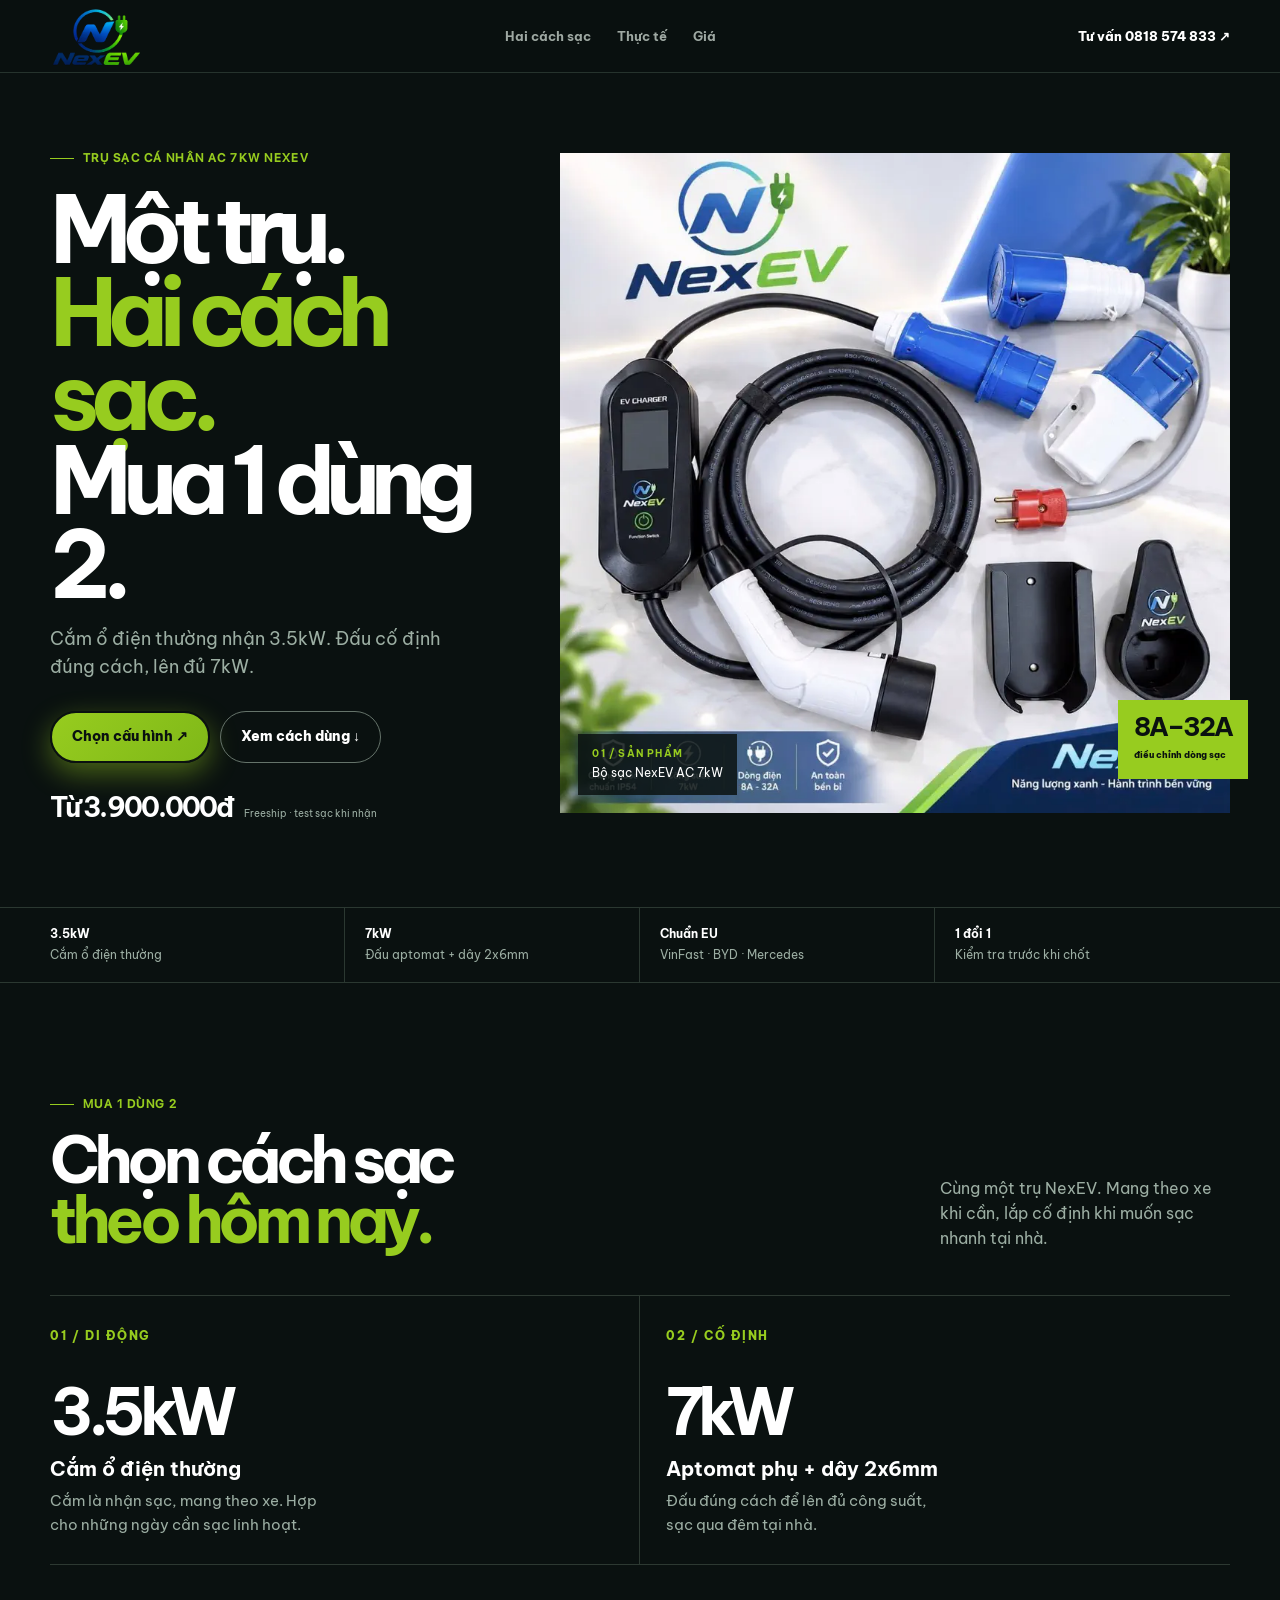
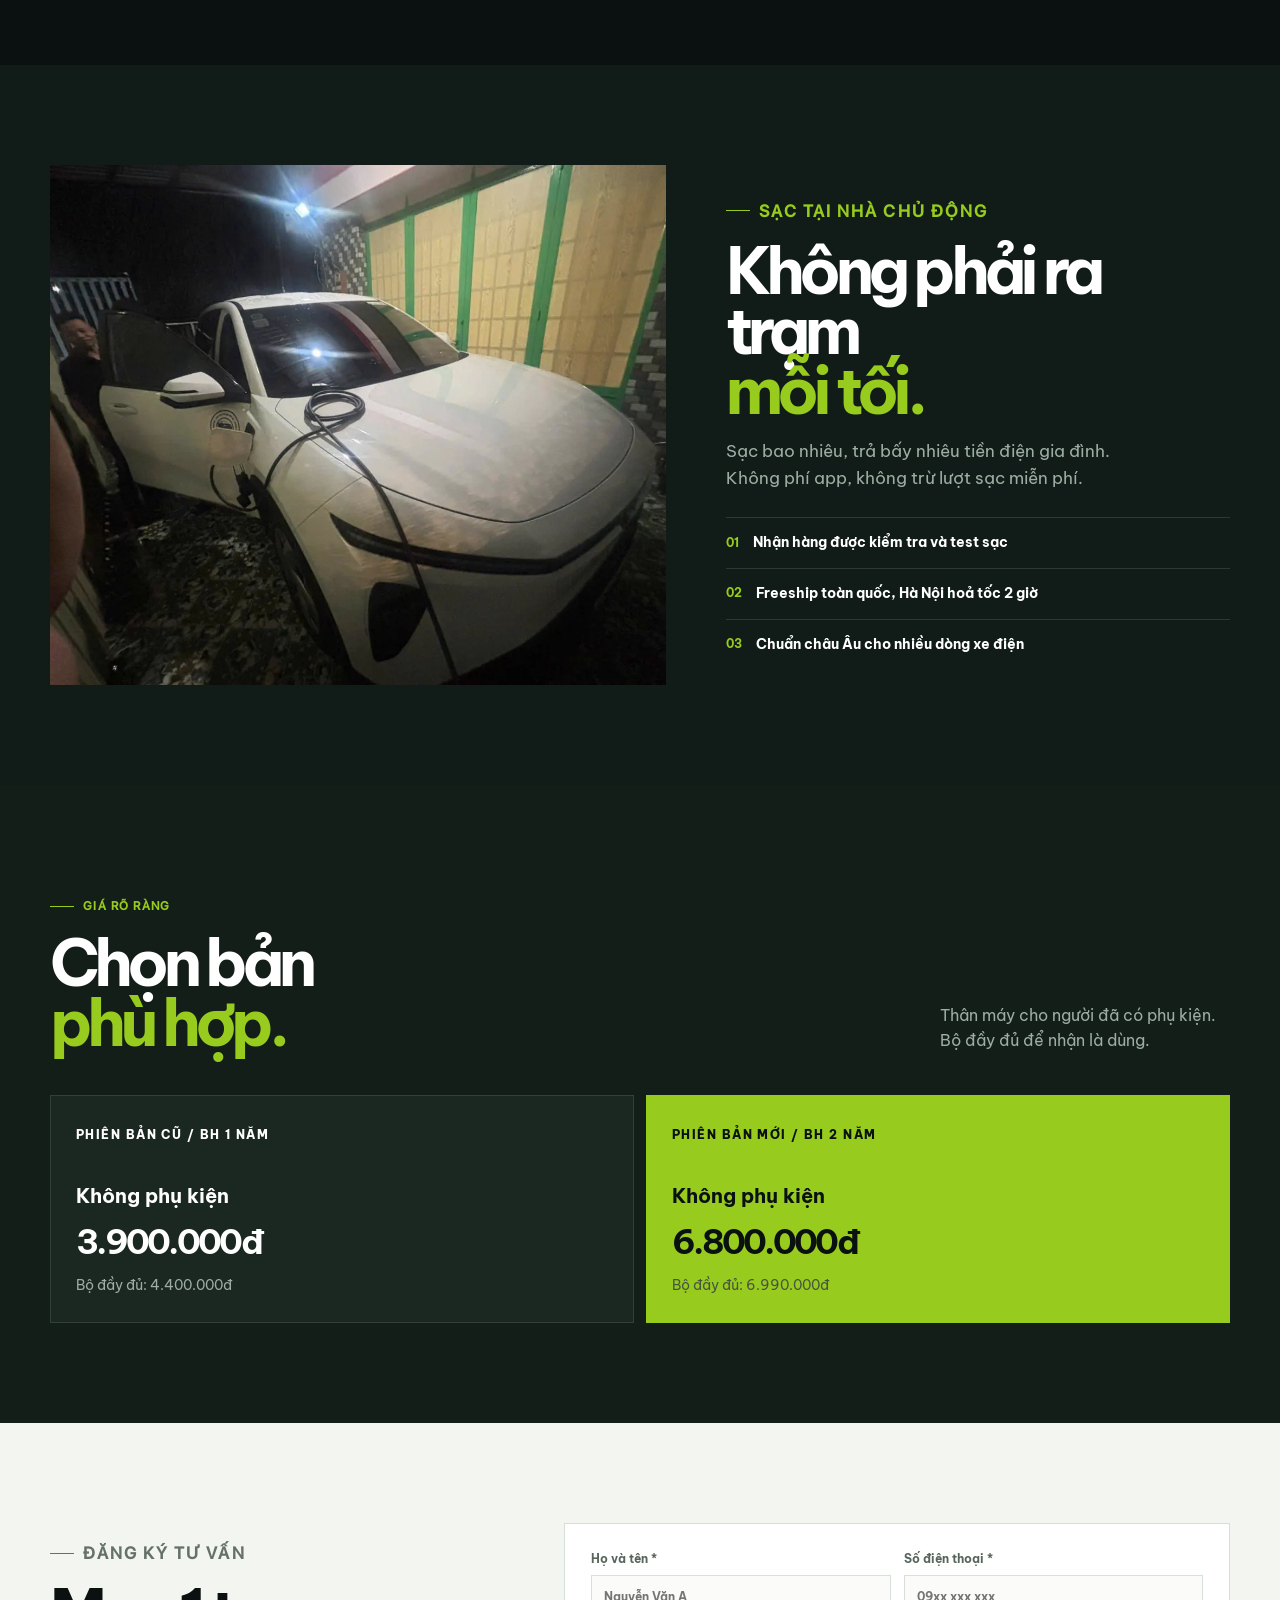
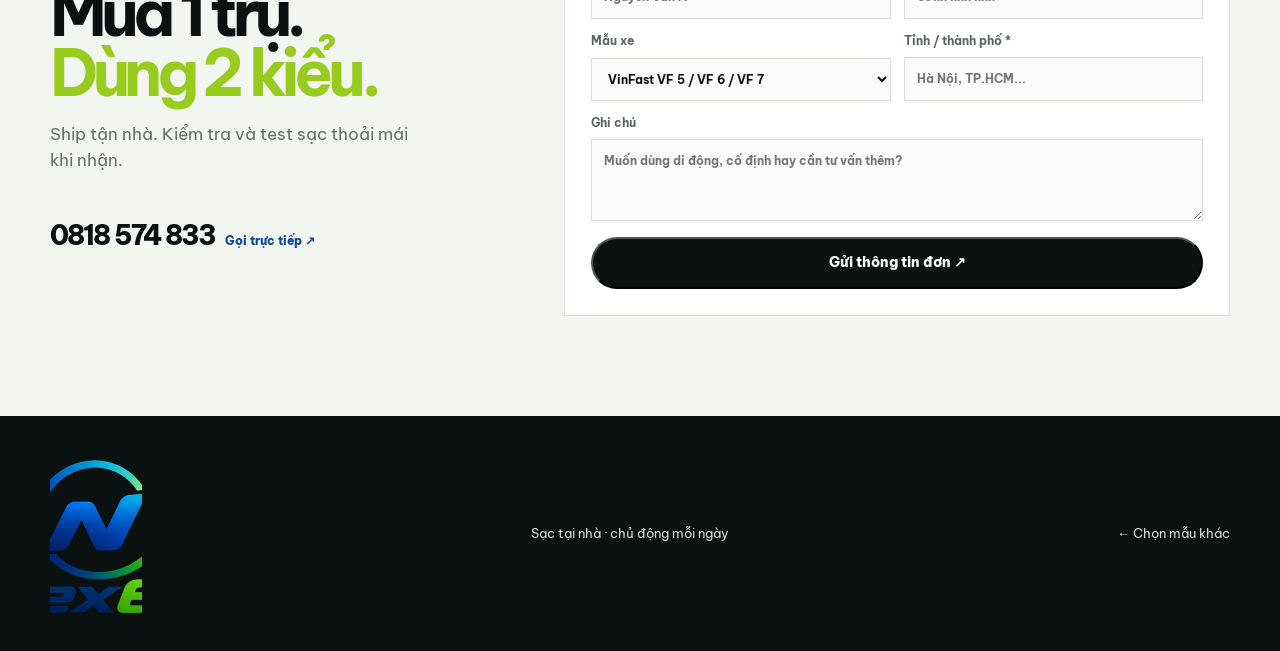
==== commit aa35590e: "perf: lazy-load optimized landing assets" ====
--- a/mau-1.html
+++ b/mau-1.html
@@ -1,2 +1,2 @@
-<!doctype html><html lang="vi"><head><meta charset="utf-8"><meta name="viewport" content="width=device-width,initial-scale=1"><meta name="description" content="Trụ sạc cá nhân AC 7kW NexEV"><title>NexEV / Dark Performance</title><link rel="stylesheet" href="mau.css?v=20261101-reveal"></head><body class="v1"><header class="site-header"><div class="shell nav"><a class="brand" href="mau.html"><img src="assets/logo-nexev.png" alt="NexEV"></a><nav class="nav-links"><a href="#mode">Hai cách sạc</a><a href="#proof">Thực tế</a><a href="#price">Giá</a></nav><a class="nav-cta" href="#order">Tư vấn 0818 574 833 ↗</a></div></header><main><section class="hero"><div class="shell hero-grid"><div class="hero-copy reveal"><p class="eyebrow">Trụ sạc cá nhân AC 7kW NexEV</p><h1>Một trụ.<br><em>Hai cách sạc.</em><br>Mua 1 dùng 2.</h1><p class="lead">Cắm ổ điện thường nhận 3.5kW. Đấu cố định đúng cách, lên đủ 7kW.</p><div class="hero-actions"><a class="button button-lime" href="#order">Chọn cấu hình ↗</a><a class="button button-ghost" href="#mode">Xem cách dùng ↓</a></div><div class="hero-price"><strong>Từ 3.900.000đ</strong><span>Freeship · test sạc khi nhận</span></div></div><div class="hero-media reveal"><img src="assets/product-main.jpg" alt="Bộ sạc NexEV AC 7kW và phụ kiện"><div class="media-note"><b>01 / SẢN PHẨM</b><span>Bộ sạc NexEV AC 7kW</span></div><div class="media-sticker"><strong>8A–32A</strong><small>điều chỉnh dòng sạc</small></div></div></div></section><section class="ticker"><div class="shell ticker-grid"><div><b>3.5kW</b><span>Cắm ổ điện thường</span></div><div><b>7kW</b><span>Đấu aptomat + dây 2x6mm</span></div><div><b>Chuẩn EU</b><span>VinFast · BYD · Mercedes</span></div><div><b>1 đổi 1</b><span>Kiểm tra trước khi chốt</span></div></div></section><section class="section" id="mode"><div class="shell"><div class="split-head reveal"><div><p class="eyebrow">Mua 1 dùng 2</p><h2>Chọn cách sạc<br><em>theo hôm nay.</em></h2></div><p>Cùng một trụ NexEV. Mang theo xe khi cần, lắp cố định khi muốn sạc nhanh tại nhà.</p></div><div class="modes"><article class="mode reveal"><small>01 / DI ĐỘNG</small><strong>3.5kW</strong><h3>Cắm ổ điện thường</h3><p>Cắm là nhận sạc, mang theo xe. Hợp cho những ngày cần sạc linh hoạt.</p></article><article class="mode reveal"><small>02 / CỐ ĐỊNH</small><strong>7kW</strong><h3>Aptomat phụ + dây 2x6mm</h3><p>Đấu đúng cách để lên đủ công suất, sạc qua đêm tại nhà.</p></article></div></div></section><section class="section proof-section" id="proof"><div class="shell proof"><div class="reveal"><img src="assets/car-charging.jpg" alt="Xe điện đang sạc bằng NexEV tại nhà"></div><div class="proof-copy reveal"><p class="eyebrow" style="color:var(--accent)">Sạc tại nhà chủ động</p><h2>Không phải ra trạm<br><em>mỗi tối.</em></h2><p>Sạc bao nhiêu, trả bấy nhiêu tiền điện gia đình. Không phí app, không trừ lượt sạc miễn phí.</p><div class="proof-list"><div><b>01</b><span>Nhận hàng được kiểm tra và test sạc</span></div><div><b>02</b><span>Freeship toàn quốc, Hà Nội hoả tốc 2 giờ</span></div><div><b>03</b><span>Chuẩn châu Âu cho nhiều dòng xe điện</span></div></div></div></div></section><section class="section prices" id="price"><div class="shell"><div class="split-head reveal"><div><p class="eyebrow" style="color:var(--accent)">Giá rõ ràng</p><h2>Chọn bản<br><em>phù hợp.</em></h2></div><p>Thân máy cho người đã có phụ kiện. Bộ đầy đủ để nhận là dùng.</p></div><div class="price-grid"><article class="price-card reveal"><small>PHIÊN BẢN CŨ / BH 1 NĂM</small><h3>Không phụ kiện</h3><strong>3.900.000đ</strong><p>Bộ đầy đủ: 4.400.000đ</p></article><article class="price-card featured reveal"><small>PHIÊN BẢN MỚI / BH 2 NĂM</small><h3>Không phụ kiện</h3><strong>6.800.000đ</strong><p>Bộ đầy đủ: 6.990.000đ</p></article></div></div></section><section class="section form-section" id="order"><div class="shell form-grid"><div class="form-copy reveal"><p class="eyebrow">Đăng ký tư vấn</p><h2>Mua 1 trụ.<br><em>Dùng 2 kiểu.</em></h2><p>Ship tận nhà. Kiểm tra và test sạc thoải mái khi nhận.</p><a class="hotline" href="tel:0818574833">0818 574 833 <span>Gọi trực tiếp ↗</span></a></div><form class="reveal" data-sheet-endpoint="https://script.google.com/macros/s/AKfycbyyTQPP33kTM568tNspEy7QJ-tmISOP-PxVutwLszo_eHptSMwQAG9xFrQvZFwZZxhRyg/exec"><div class="fields"><label>Họ và tên *<input name="name" required placeholder="Nguyễn Văn A"></label><label>Số điện thoại *<input name="phone" required inputmode="tel" placeholder="09xx xxx xxx"></label><label>Mẫu xe<select name="model"><option>VinFast VF 5 / VF 6 / VF 7</option><option>VinFast VF 8 / VF 9</option><option>BYD</option><option>Mẫu xe khác</option></select></label><label>Tỉnh / thành phố *<input name="city" required placeholder="Hà Nội, TP.HCM..."></label><label class="full">Ghi chú<textarea name="note" placeholder="Muốn dùng di động, cố định hay cần tư vấn thêm?"></textarea></label></div><button class="button button-dark" type="submit">Gửi thông tin đơn ↗</button><div class="form-status" role="status" aria-live="polite"></div></form></div></section></main><footer class="footer"><div class="shell footer-inner"><img src="assets/logo-nexev.png" alt="NexEV"><span>Sạc tại nhà · chủ động mỗi ngày</span><a href="mau.html">← Chọn mẫu khác</a></div></footer><script src="mau.js"></script></body></html>
+<!doctype html><html lang="vi"><head><meta charset="utf-8"><meta name="viewport" content="width=device-width,initial-scale=1"><meta name="description" content="Trụ sạc cá nhân AC 7kW NexEV"><title>NexEV / Dark Performance</title><link rel="stylesheet" href="mau.css?v=20261101-perf1"></head><body class="v1"><header class="site-header"><div class="shell nav"><a class="brand" href="mau.html"><img alt="NexEV" src="assets/optimized/logo-nexev.webp" width="256" height="171" decoding="async" loading="eager"></a><nav class="nav-links"><a href="#mode">Hai cách sạc</a><a href="#proof">Thực tế</a><a href="#price">Giá</a></nav><a class="nav-cta" href="#order">Tư vấn 0818 574 833 ↗</a></div></header><main><section class="hero"><div class="shell hero-grid"><div class="hero-copy reveal"><p class="eyebrow">Trụ sạc cá nhân AC 7kW NexEV</p><h1>Một trụ.<br><em>Hai cách sạc.</em><br>Mua 1 dùng 2.</h1><p class="lead">Cắm ổ điện thường nhận 3.5kW. Đấu cố định đúng cách, lên đủ 7kW.</p><div class="hero-actions"><a class="button button-lime" href="#order">Chọn cấu hình ↗</a><a class="button button-ghost" href="#mode">Xem cách dùng ↓</a></div><div class="hero-price"><strong>Từ 3.900.000đ</strong><span>Freeship · test sạc khi nhận</span></div></div><div class="hero-media reveal"><img alt="Bộ sạc NexEV AC 7kW và phụ kiện" src="assets/optimized/product-main.webp" decoding="async" loading="eager" fetchpriority="high"><div class="media-note"><b>01 / SẢN PHẨM</b><span>Bộ sạc NexEV AC 7kW</span></div><div class="media-sticker"><strong>8A–32A</strong><small>điều chỉnh dòng sạc</small></div></div></div></section><section class="ticker"><div class="shell ticker-grid"><div><b>3.5kW</b><span>Cắm ổ điện thường</span></div><div><b>7kW</b><span>Đấu aptomat + dây 2x6mm</span></div><div><b>Chuẩn EU</b><span>VinFast · BYD · Mercedes</span></div><div><b>1 đổi 1</b><span>Kiểm tra trước khi chốt</span></div></div></section><section class="section" id="mode"><div class="shell"><div class="split-head reveal"><div><p class="eyebrow">Mua 1 dùng 2</p><h2>Chọn cách sạc<br><em>theo hôm nay.</em></h2></div><p>Cùng một trụ NexEV. Mang theo xe khi cần, lắp cố định khi muốn sạc nhanh tại nhà.</p></div><div class="modes"><article class="mode reveal"><small>01 / DI ĐỘNG</small><strong>3.5kW</strong><h3>Cắm ổ điện thường</h3><p>Cắm là nhận sạc, mang theo xe. Hợp cho những ngày cần sạc linh hoạt.</p></article><article class="mode reveal"><small>02 / CỐ ĐỊNH</small><strong>7kW</strong><h3>Aptomat phụ + dây 2x6mm</h3><p>Đấu đúng cách để lên đủ công suất, sạc qua đêm tại nhà.</p></article></div></div></section><section class="section proof-section" id="proof"><div class="shell proof"><div class="reveal"><img alt="Xe điện đang sạc bằng NexEV tại nhà" src="assets/optimized/car-charging.webp" decoding="async" loading="lazy"></div><div class="proof-copy reveal"><p class="eyebrow" style="color:var(--accent)">Sạc tại nhà chủ động</p><h2>Không phải ra trạm<br><em>mỗi tối.</em></h2><p>Sạc bao nhiêu, trả bấy nhiêu tiền điện gia đình. Không phí app, không trừ lượt sạc miễn phí.</p><div class="proof-list"><div><b>01</b><span>Nhận hàng được kiểm tra và test sạc</span></div><div><b>02</b><span>Freeship toàn quốc, Hà Nội hoả tốc 2 giờ</span></div><div><b>03</b><span>Chuẩn châu Âu cho nhiều dòng xe điện</span></div></div></div></div></section><section class="section prices" id="price"><div class="shell"><div class="split-head reveal"><div><p class="eyebrow" style="color:var(--accent)">Giá rõ ràng</p><h2>Chọn bản<br><em>phù hợp.</em></h2></div><p>Thân máy cho người đã có phụ kiện. Bộ đầy đủ để nhận là dùng.</p></div><div class="price-grid"><article class="price-card reveal"><small>PHIÊN BẢN CŨ / BH 1 NĂM</small><h3>Không phụ kiện</h3><strong>3.900.000đ</strong><p>Bộ đầy đủ: 4.400.000đ</p></article><article class="price-card featured reveal"><small>PHIÊN BẢN MỚI / BH 2 NĂM</small><h3>Không phụ kiện</h3><strong>6.800.000đ</strong><p>Bộ đầy đủ: 6.990.000đ</p></article></div></div></section><section class="section form-section" id="order"><div class="shell form-grid"><div class="form-copy reveal"><p class="eyebrow">Đăng ký tư vấn</p><h2>Mua 1 trụ.<br><em>Dùng 2 kiểu.</em></h2><p>Ship tận nhà. Kiểm tra và test sạc thoải mái khi nhận.</p><a class="hotline" href="tel:0818574833">0818 574 833 <span>Gọi trực tiếp ↗</span></a></div><form class="reveal" data-sheet-endpoint="https://script.google.com/macros/s/AKfycbyyTQPP33kTM568tNspEy7QJ-tmISOP-PxVutwLszo_eHptSMwQAG9xFrQvZFwZZxhRyg/exec"><div class="fields"><label>Họ và tên *<input name="name" required placeholder="Nguyễn Văn A"></label><label>Số điện thoại *<input name="phone" required inputmode="tel" placeholder="09xx xxx xxx"></label><label>Mẫu xe<select name="model"><option>VinFast VF 5 / VF 6 / VF 7</option><option>VinFast VF 8 / VF 9</option><option>BYD</option><option>Mẫu xe khác</option></select></label><label>Tỉnh / thành phố *<input name="city" required placeholder="Hà Nội, TP.HCM..."></label><label class="full">Ghi chú<textarea name="note" placeholder="Muốn dùng di động, cố định hay cần tư vấn thêm?"></textarea></label></div><button class="button button-dark" type="submit">Gửi thông tin đơn ↗</button><div class="form-status" role="status" aria-live="polite"></div></form></div></section></main><footer class="footer"><div class="shell footer-inner"><img alt="NexEV" src="assets/optimized/logo-nexev.webp" width="256" height="171" decoding="async" loading="lazy"><span>Sạc tại nhà · chủ động mỗi ngày</span><a href="mau.html">← Chọn mẫu khác</a></div></footer><script src="mau.js?v=20261101-perf1"></script></body></html>
 
--- a/mau.css
+++ b/mau.css
@@ -1,9 +1,9 @@
-@font-face{font-family:'SF Pro Display';src:url('assets/fonts/SF-Pro-Display-Medium.otf') format('opentype');font-weight:500;font-display:swap}
-@font-face{font-family:BeVN;src:url('assets/fonts/be-vietnam-pro-400.ttf') format('truetype');font-weight:400;font-display:swap}
-@font-face{font-family:BeVN;src:url('assets/fonts/be-vietnam-pro-500.ttf') format('truetype');font-weight:500;font-display:swap}
-@font-face{font-family:BeVN;src:url('assets/fonts/be-vietnam-pro-600.ttf') format('truetype');font-weight:600;font-display:swap}
-@font-face{font-family:BeVN;src:url('assets/fonts/be-vietnam-pro-700.ttf') format('truetype');font-weight:700;font-display:swap}
-@font-face{font-family:BeVN;src:url('assets/fonts/be-vietnam-pro-800.ttf') format('truetype');font-weight:800;font-display:swap}
+@font-face{font-family:'SF Pro Display';src:url('assets/fonts/SF-Pro-Display-Medium.woff2') format('woff2');font-weight:500;font-display:swap}
+@font-face{font-family:BeVN;src:url('assets/fonts/be-vietnam-pro-400.woff2') format('woff2');font-weight:400;font-display:swap}
+@font-face{font-family:BeVN;src:url('assets/fonts/be-vietnam-pro-500.woff2') format('woff2');font-weight:500;font-display:swap}
+@font-face{font-family:BeVN;src:url('assets/fonts/be-vietnam-pro-600.woff2') format('woff2');font-weight:600;font-display:swap}
+@font-face{font-family:BeVN;src:url('assets/fonts/be-vietnam-pro-700.woff2') format('woff2');font-weight:700;font-display:swap}
+@font-face{font-family:BeVN;src:url('assets/fonts/be-vietnam-pro-800.woff2') format('woff2');font-weight:800;font-display:swap}
 :root{--ink:#0a1110;--paper:#f3f5f1;--white:#fff;--muted:#66716a;--line:#d8dfd8;--lime:#97cc1f;--blue:#0d47a1;--navy:#0d2143;--max:1180px}
 *{box-sizing:border-box}html{scroll-behavior:smooth}body{margin:0;font-family:BeVN,Arial,sans-serif;color:var(--ink);background:var(--paper);line-height:1.5}a{color:inherit;text-decoration:none}img,video{display:block;width:100%;max-width:100%;object-fit:cover}button,input,select,textarea{font:inherit}.shell{width:min(var(--max),calc(100% - 40px));margin:auto}.eyebrow{display:flex;align-items:center;gap:9px;font-size:10px;font-weight:700;letter-spacing:.15em;text-transform:uppercase;font-family:'SF Pro Display','BeVN',Arial,sans-serif}.eyebrow:before{content:"";width:24px;height:1px;background:currentColor}.button{display:inline-flex;align-items:center;justify-content:center;gap:10px;min-height:48px;padding:0 18px;border-radius:999px;font-size:12px;font-weight:800;transition:transform .2s ease,background .2s ease,box-shadow .2s ease}.button:hover{transform:translateY(-3px)}.button-lime{background:linear-gradient(135deg,#97cc1f,#7fb818);color:#0a1110;font-weight:900;box-shadow:0 10px 28px rgba(151,204,31,.45);border:2px solid #0a1110}
 .button-lime:hover{transform:translateY(-4px) scale(1.02);box-shadow:0 14px 34px rgba(151,204,31,.6)}.button-dark{background:var(--ink);color:#fff}.button-blue{background:var(--blue);color:#fff}.button-ghost{border:1px solid currentColor}.button span{font-size:17px}.site-header{position:sticky;top:0;z-index:20}.nav{height:72px;display:flex;align-items:center;justify-content:space-between;gap:24px}.brand img{width:92px;height:auto}.nav-links{display:flex;gap:26px;font-size:11px;font-weight:700}.nav-links a{opacity:.72}.nav-links a:hover{opacity:1}.nav-cta{font-size:11px;font-weight:800}.footer{padding:32px 0;background:var(--ink);color:#d6e1d9}.footer-inner{display:flex;align-items:center;justify-content:space-between;gap:20px;font-size:11px}.footer img{width:92px}
@@ -467,3 +467,6 @@
 }
 /* Fail-open: keep page content visible if reveal scripting is unavailable. */
 .reveal{opacity:1;transform:none}
+/* Pause animated galleries outside the viewport; keep reduced-motion users still. */
+[data-marquee].is-offscreen .marquee-track{animation-play-state:paused!important}
+@media(prefers-reduced-motion:reduce){.simple-marquee .marquee-track{animation:none!important}}
